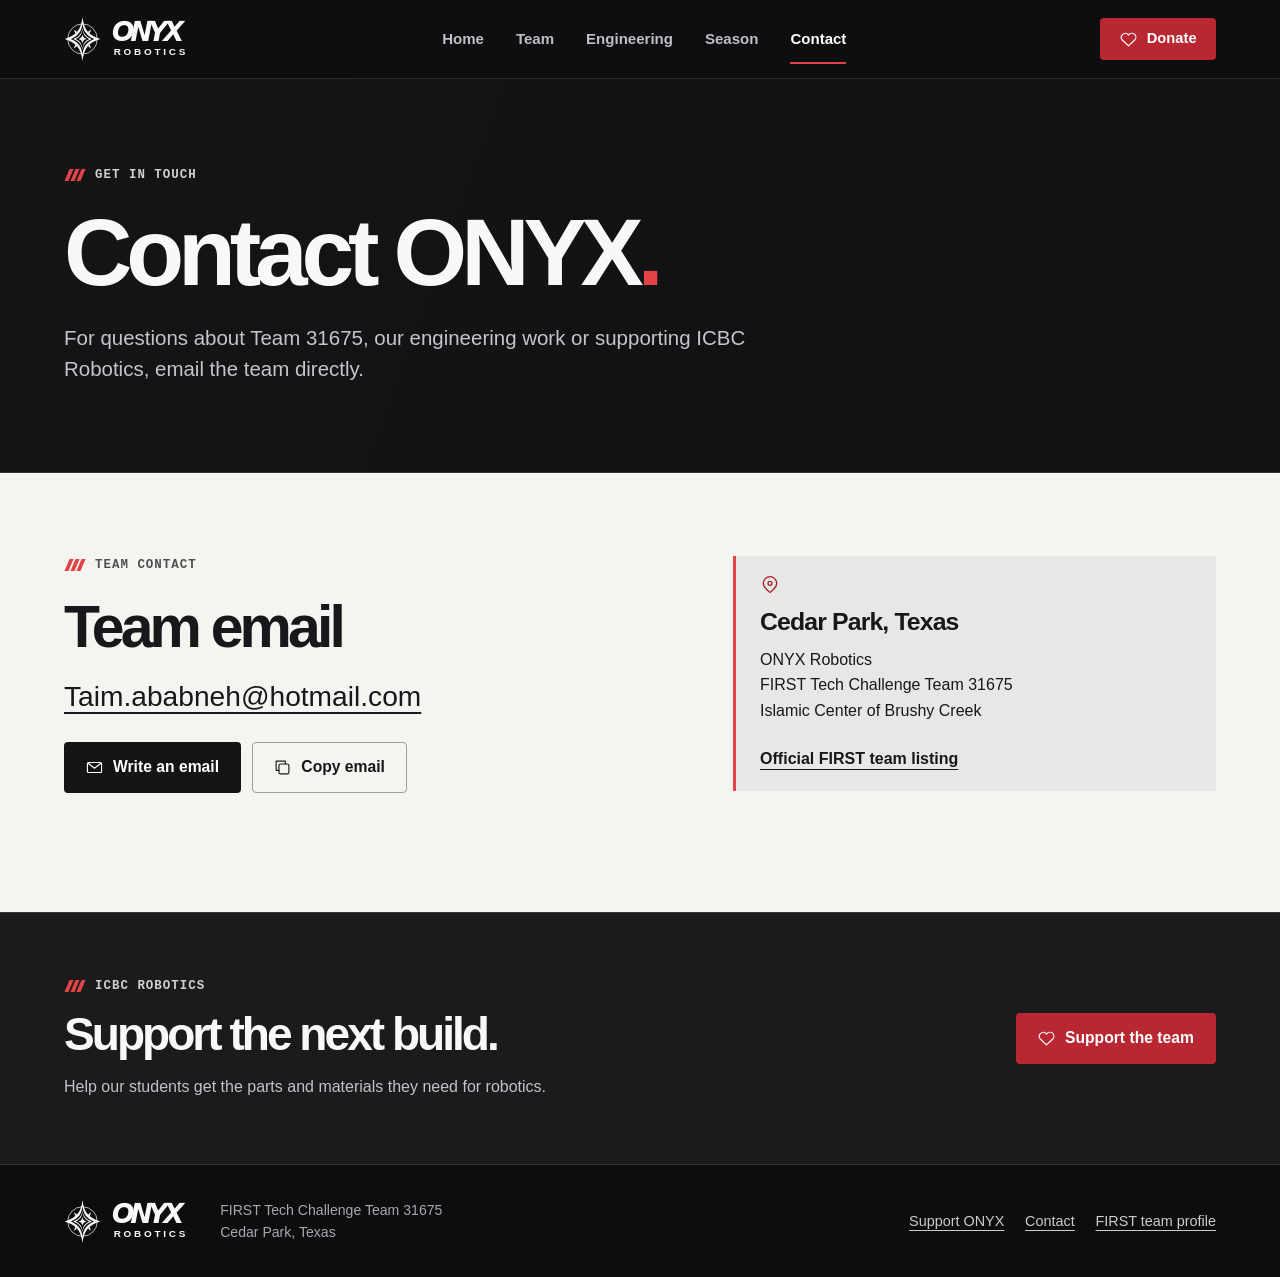
==== contact.html @ 7428c759 "Publish ONYX Robotics team website and season guide" ====
<!doctype html>
<html lang="en">
<head>
  <meta charset="utf-8">
  <meta name="viewport" content="width=device-width,initial-scale=1">
  <meta name="theme-color" content="#101113">
  <meta name="description" content="Contact FIRST Tech Challenge Team 31675 in Cedar Park, Texas, for team questions, engineering conversations or community support.">
  <meta property="og:title" content="Contact | ONYX Robotics">
  <meta property="og:description" content="Contact FIRST Tech Challenge Team 31675 in Cedar Park, Texas, for team questions, engineering conversations or community support.">
  <meta property="og:type" content="website">
  <title>Contact | ONYX Robotics</title>
  <link rel="icon" href="crest.svg" type="image/svg+xml">
  <link rel="stylesheet" href="site.css">
  <script defer src="site.js"></script>
</head>
<body class="page-contact">
<a class="skip" href="#main">Skip to content</a>
<header class="site-header"><div class="wrap nav-bar"><a class="brand" href="index.html" aria-label="Onyx Robotics home"><img src="crest.svg" alt="" width="39" height="46"><span>ONYX<small>ROBOTICS</small></span></a><nav id="navigation" aria-label="Main navigation"><a href="index.html">Home</a>
<a href="team.html">Team</a>
<a href="engineering.html">Engineering</a>
<a href="season.html">Season</a>
<a href="contact.html" aria-current="page">Contact</a></nav><div class="header-actions"><a class="btn red compact" href="https://www.zeffy.com/en-US/donation-form/donate-to-icbc-robotica"><svg class="ico" viewBox="0 0 24 24" fill="none" stroke="currentColor" stroke-width="1.6" stroke-linecap="round" stroke-linejoin="round" aria-hidden="true"><path d="M20.8 4.8a5.6 5.6 0 0 0-7.9 0l-.9.9-.9-.9a5.6 5.6 0 0 0-7.9 7.9L12 21l8.8-8.3a5.6 5.6 0 0 0 0-7.9z"/></svg><span>Donate</span></a><button class="menu-button" type="button" aria-label="Open navigation" aria-expanded="false" aria-controls="navigation"><svg class="ico" viewBox="0 0 24 24" fill="none" stroke="currentColor" stroke-width="1.6" stroke-linecap="round" stroke-linejoin="round" aria-hidden="true"><path d="M3 7h18M3 12h18M3 17h18"/></svg></button></div></div></header>
<main id="main"><section class="pagehead"><div class="wrap"><p class="eyebrow"><i class="slashes" aria-hidden="true"><b></b><b></b><b></b></i>GET IN TOUCH</p><h1>Contact ONYX<span class="red-period">.</span></h1><p class="intro">For questions about Team 31675, our engineering work or supporting ICBC Robotics, email the team directly.</p></div></section><section class="paper"><div class="wrap contact-layout"><div><p class="eyebrow"><i class="slashes" aria-hidden="true"><b></b><b></b><b></b></i>TEAM CONTACT</p><h2>Team email</h2><a class="email-address" href="mailto:Taim.ababneh@hotmail.com">Taim.ababneh@hotmail.com</a><div class="buttons"><a class="btn dark" href="mailto:Taim.ababneh@hotmail.com"><svg class="ico" viewBox="0 0 24 24" fill="none" stroke="currentColor" stroke-width="1.6" stroke-linecap="round" stroke-linejoin="round" aria-hidden="true"><rect x="2" y="5" width="20" height="14" rx="1.5"/><path d="m3 6 9 7 9-7"/></svg><span>Write an email</span></a><button type="button" class="btn pale copy-email" data-email="Taim.ababneh@hotmail.com" hidden><svg class="ico" viewBox="0 0 24 24" fill="none" stroke="currentColor" stroke-width="1.6" stroke-linecap="round" stroke-linejoin="round" aria-hidden="true"><rect x="7" y="7" width="14" height="14" rx="2"/><path d="M16 7V3H3v13h4"/></svg><span>Copy email</span></button></div><p role="status" class="copy-status" aria-live="polite"></p></div><aside class="contact-note"><svg class="ico" viewBox="0 0 24 24" fill="none" stroke="currentColor" stroke-width="1.6" stroke-linecap="round" stroke-linejoin="round" aria-hidden="true"><path d="M20 10c0 5-8 11-8 11S4 15 4 10a8 8 0 1 1 16 0z"/><circle cx="12" cy="10" r="2.4"/></svg><h3>Cedar Park, Texas</h3><p>ONYX Robotics<br>FIRST Tech Challenge Team 31675<br>Islamic Center of Brushy Creek</p><a class="text-link" href="https://ftc-events.firstinspires.org/2026/team/31675">Official FIRST team listing</a></aside></div></section><section class="support-strip"><div class="wrap support-line"><div><p class="eyebrow"><i class="slashes" aria-hidden="true"><b></b><b></b><b></b></i>ICBC ROBOTICS</p><h2>Support the next build.</h2><p>Help our students get the parts and materials they need for robotics.</p></div><a class="btn red" href="support.html"><svg class="ico" viewBox="0 0 24 24" fill="none" stroke="currentColor" stroke-width="1.6" stroke-linecap="round" stroke-linejoin="round" aria-hidden="true"><path d="M20.8 4.8a5.6 5.6 0 0 0-7.9 0l-.9.9-.9-.9a5.6 5.6 0 0 0-7.9 7.9L12 21l8.8-8.3a5.6 5.6 0 0 0 0-7.9z"/></svg><span>Support the team</span></a></div></section></main>
<footer><div class="wrap foot-main"><a class="brand" href="index.html" aria-label="Onyx Robotics home"><img src="crest.svg" alt="" width="39" height="46"><span>ONYX<small>ROBOTICS</small></span></a><p>FIRST Tech Challenge Team 31675<br>Cedar Park, Texas</p><div class="foot-links"><a href="support.html">Support ONYX</a><a href="contact.html">Contact</a><a href="https://ftc-events.firstinspires.org/team/31675">FIRST team profile</a></div></div></footer>
</body>
</html>
---- site.css ----
:root {
  color-scheme: dark;
  --ink: #101113;
  --paper: #f4f4f1;
  --red: #e34246;
  --red-button: #b92832;
  --muted: #b5b6b9;
  --thin: #343537;
  --mono: "IBM Plex Mono", "SFMono-Regular", Consolas, monospace;
  --body: "Inter", "Helvetica Neue", Arial, sans-serif;
  --display: "Archivo Black", "Arial Black", "Helvetica Neue", Arial, sans-serif;
}
* { box-sizing: border-box; }
[hidden] { display: none !important; }
body { margin: 0; background: var(--ink); color: #f8f8f6; font: 1rem/1.6 var(--body); -webkit-font-smoothing: antialiased; }
img { display: block; max-width: 100%; }
figure, p, dl, dd, h1, h2, h3 { margin: 0; }
a { color: inherit; }
button { font: inherit; color: inherit; cursor: pointer; }
a, button, summary { -webkit-tap-highlight-color: transparent; }
:focus-visible { outline: 3px solid #ef585b; outline-offset: 5px; }
::selection { background: #b82c34; color: white; }
.wrap { width: min(1312px, calc(100% - clamp(44px, 10vw, 164px))); margin-inline: auto; }
.skip { position: absolute; top: -5rem; left: 1rem; background: white; color: #111; z-index: 20; padding: .7rem 1.2rem; }
.skip:focus { top: .6rem; }
.ico { width: 20px; height: 20px; flex: none; }
.site-header { position: relative; z-index: 10; background: #0d0e10; border-bottom: 1px solid #2b2c2f; }
.nav-bar { display: flex; align-items: center; justify-content: space-between; gap: 1.25rem; min-height: 78px; }
.brand { display: inline-flex; align-items: center; gap: .66rem; text-decoration: none; }
.brand img { object-fit: contain; width: 37px; height: 45px; }
.brand > span { font-family: var(--display); font-weight: 1000; font-style: italic; letter-spacing: -.09em; font-size: 1.72rem; line-height: .92; }
.brand small { display: block; font: 700 .62rem/1.55 var(--body); letter-spacing: .28em; padding-left: .13rem; }
nav { align-self: stretch; display: flex; align-items: stretch; gap: clamp(1rem, 2.5vw, 2.8rem); }
nav a { position: relative; display: flex; align-items: center; color: #bfc0c3; font-size: .94rem; text-decoration: none; font-weight: 600; }
nav a::after { position: absolute; bottom: .9rem; left: 0; right: 0; height: 2px; content: ""; background: var(--red); transform: scaleX(0); transform-origin: left; transition: transform .2s ease; }
nav a:hover, nav a[aria-current] { color: #fff; }
nav a:hover::after, nav a[aria-current]::after { transform: scaleX(1); }
.btn { border: 1px solid transparent; border-radius: 4px; line-height: 1.2; display: inline-flex; justify-content: center; align-items: center; gap: .62rem; padding: .95rem 1.32rem; min-height: 47px; text-decoration: none; font-weight: 700; font-size: .98rem; transition: transform .18s ease, background-color .18s, border-color .18s, box-shadow .2s; }
.btn .ico { width: 17px; height: 17px; }
.btn:hover { transform: translateY(-2px); }
.btn:active { transform: translateY(0); }
.btn.red { background: var(--red-button); color: white; }
.btn.red:hover { background: #ce303c; box-shadow: 0 4px 17px #e03a402c; }
.btn.light { color: #111214; background: #f6f6f3; }
.btn.light:hover { background: white; box-shadow: 0 4px 18px #fff2; }
.btn.outline { color: white; border-color: #5a5b5e; background: transparent; }
.btn.outline:hover { background: #ffffff0e; border-color: #bbb; }
.btn.dark { background: #141517; color: white; }
.btn.dark:hover { background: #323436; }
.btn.pale { color: #161719; border-color: #9a9ca1; background: transparent; }
.btn.pale:hover { background: white; }
.btn.compact { min-height: 41px; padding: .68rem 1.15rem; font-size: .92rem; }
.header-actions, .buttons { display: flex; gap: .7rem; flex-wrap: wrap; align-items: center; }
.menu-button { display: none; align-items: center; justify-content: center; border: 1px solid #4a4b50; background: transparent; width: 42px; height: 41px; border-radius: 4px; }
h1, h2, h3 { line-height: 1.06; }
h1, h2 { font-family: var(--display); font-weight: 900; letter-spacing: -.065em; }
h2 { font-size: clamp(2.55rem, 4.6vw, 4.35rem); }
h3 { font-size: clamp(1.18rem, 2vw, 1.55rem); letter-spacing: -.035em; }
.eyebrow, .drawing-bar, .hero-art figcaption, .spec dt, .history-list article > span, .event small {
  font: 600 .78rem/1.45 var(--mono); letter-spacing: .08em; text-transform: uppercase;
}
.eyebrow { display: flex; align-items: center; flex-wrap: wrap; gap: .6rem; margin-bottom: 1.35rem; color: #d1d1d3; }
.slashes { display: inline-flex; align-items: center; gap: 2px; margin-inline: 3px .15rem; transform: skewX(-23deg); }
.slashes b { width: 4px; height: 12px; background: var(--red); }
.pip { color: #888b91; }
.red-period { color: var(--red); }
.hero { isolation: isolate; position: relative; overflow: hidden; background: #101113; }
.hero-back { position: absolute; inset: 0; z-index: -1; background: radial-gradient(ellipse at 78% 27%,#27282a57,transparent 56%),radial-gradient(ellipse at 14% 0%,#24252755,transparent 58%); }
.hero-grid { position: relative; display: grid; grid-template-columns: 1.02fr 1fr; align-items: center; min-height: clamp(470px, 38vw, 605px); padding-block: clamp(40px, 4.5vw, 75px); }
.hero-copy { position: relative; z-index: 1; padding-block: .8rem; }
.hero-copy h1 { font-weight: 1000; text-transform: uppercase; font-size: clamp(4.9rem, 6.95vw, 7.25rem); line-height: .89; letter-spacing: -.082em; }
.hero-copy h1 > span { display: block; }
.hero-copy h1 > span:first-child { font-size: 1.3em; margin-left: -.035em; }
.hero-copy h1 > span:nth-child(2) { margin-top: .07em; }
.hero-copy > p:not(.eyebrow) { margin-top: 1.55rem; max-width: 29rem; color: #c7c8ca; font-size: clamp(1rem,1.25vw,1.16rem); line-height: 1.5; }
.hero-copy .buttons, .support-hero .buttons { margin-top: 1.65rem; }
.hero-art { position: relative; width: 100%; max-width: 695px; justify-self: end; align-self: stretch; min-height: 340px; }
.hero-art > img { width: 100%; height: 100%; object-fit: contain; position: absolute; inset: 0; mask-image: linear-gradient(to right,transparent,black 12%,black 89%,transparent),linear-gradient(to bottom,transparent,black 10%,black 86%,transparent); mask-composite: intersect; }
.hero-art figcaption { position: absolute; right: 2%; bottom: 0; color: #a6a7aa; font-size: .68rem; display: flex; align-items: center; gap: .5rem; }
.hero-art figcaption b { width: 18px; height: 1px; background: var(--red); }
.hero-art figcaption span { color: #606267; }
.reg { position: absolute; width: 11px; height: 11px; opacity: .7; }
.reg::before, .reg::after { content:""; position: absolute; background: #7d7e81; }
.reg::before { top: 5px; width: 11px; height: 1px; }
.reg::after { left: 5px; width: 1px; height: 11px; }
.r1 { top: 4%; left: 5%; }.r2 { top: 4%; right: 3%; }
.specs { display: grid; grid-template-columns: repeat(3, 1fr); padding-block: 1.5rem 1.7rem; border-top: 1px solid var(--thin); }
.spec { display: flex; align-items: center; gap: .9rem; padding-left: clamp(18px,3vw,65px); border-left: 1px solid var(--thin); }
.spec:first-child { padding-left: 0; border: 0; }
.spec > .ico { width: 21px; height: 21px; color: var(--red); }
.spec dt { color: #aeb0b4; font-size: .72rem; }
.spec dd { font-size: 1.13rem; font-weight: 700; margin-top: .08rem; }
.paper { color-scheme: light; background: var(--paper); color: #17181b; }
.paper .eyebrow { color: #514e51; }
.paper .red-period { color: #c83038; }
.feature, .split-band, .contact-layout, .explorer { display: grid; grid-template-columns: 1fr 1fr; align-items: center; gap: clamp(2rem, 7vw, 8rem); }
.feature, .dark-section, .season-band, .engineering, .schedule, .paper > .split-band, .contact-layout { padding-block: clamp(3.5rem, 6.5vw, 7rem); }
.feature-copy p:not(.eyebrow), .engineering-intro > p:not(.eyebrow), .schedule > p:not(.eyebrow), .section-intro > p:not(.eyebrow), .split-band p:not(.eyebrow), .support-line p:not(.eyebrow) { margin-top: 1rem; max-width: 38rem; }
.feature-copy p:not(.eyebrow), .paper .brief p, .schedule > p:not(.eyebrow), .engineering-intro > p:not(.eyebrow) { color: #494d51; }
.feature-copy .btn, .split-band .btn { margin-top: 1.5rem; }
.drawing-card, .kit-card { background: #e7e8e5; overflow: hidden; border: 1px solid #c5c7c4; border-radius: 4px; }
.drawing-card { position: relative; background: linear-gradient(#51585f0d 1px, transparent 1px),linear-gradient(90deg,#51585f0d 1px, transparent 1px),#e7e8e5; background-size: 22px 22px; }
.drawing-bar, .drawing-card figcaption, .kit-card figcaption { display: flex; align-items:center; justify-content: space-between; gap: .8rem; }
.drawing-bar { padding: 1rem 1.15rem .45rem; color: #474c4f; font-size: .72rem; }
.drawing-bar span:first-child { font-weight: 700; }
.drawing-card img, .intake-art { width: 100%; height: auto; display: block; }
.drawing-card figcaption, .kit-card figcaption { border-top: 1px solid #c2c5c3; font: .77rem/1.4 var(--mono); color: #424649; padding: .68rem 1.1rem; }
.kit-card figcaption { background: #e9e9e6; }
.kit-card img { width:100%; height:auto; }
.intake-art { margin-block: 1rem; }
.season-band { border-bottom: 1px solid var(--thin); }
.dark-section, .season-band { background: #151618; }
.dark-section p:not(.eyebrow), .season-band p:not(.eyebrow), .support-line p:not(.eyebrow) { color: #c2c3c6; }
.split-band { align-items: start; }
.split-band > :last-child > p:first-child { margin-top: 0; }
.support-strip { background: #1b1b1e; border-top: 1px solid #363538; }
.support-line { display: flex; align-items: center; justify-content: space-between; gap: 2rem; padding-block: clamp(3rem,5vw,5.5rem); }
.support-line h2 { font-size: clamp(2.1rem,3.6vw,3.6rem); }
.support-line .eyebrow { margin-bottom: .9rem; }
footer { background: #0c0d0e; border-top: 1px solid var(--thin); }
.foot-main { display: flex; align-items: center; gap: 2rem; padding-block: 2.1rem; }
.foot-main p { color: #a6a8ac; font-size: .88rem; }
.foot-links { margin-left: auto; display: flex; flex-wrap: wrap; gap: 1.3rem; }
.foot-links a { font-size: .9rem; text-underline-offset: 4px; color: #ccc; }
.foot-links a:hover, .text-link:hover { color: var(--red); }
.pagehead { background: linear-gradient(110deg,#141517,#101113 75%); padding-block: clamp(3.2rem,6.8vw,7rem); border-bottom:1px solid var(--thin); }
.pagehead h1 { font-size: clamp(3.6rem,7.4vw,7rem); line-height: .99; }
.intro { max-width: 46rem; font-size: clamp(1.05rem,1.6vw,1.35rem); color: #c5c6c9; line-height: 1.5; margin-top: 1.5rem; }
.section-intro { max-width: 48rem; margin-bottom: 2rem; }
.history-list, .brief { display: grid; }
.history-list article { display: grid; grid-template-columns: minmax(100px,.42fr) .85fr 1.5fr; gap: 1.5rem; align-items: center; padding-block: 1.4rem; border-top: 1px solid #424347; }
.history-list article > span { color: #ea7b7e; }
.history-list article:last-child { border-bottom: 1px solid #424347; }
.text-link { display: inline-block; font-weight: 650; margin-top: 1.4rem; text-decoration-thickness: 1px; text-underline-offset: 5px; }
.brief article { padding: 1.35rem 0; border-top: 1px solid #55585b; }
.brief article:first-child { padding-top: 0; border-top: 0; }
.brief article:last-child { padding-bottom: 0; }
.brief article p { margin-top: .6rem !important; }
.engineering-intro { margin-bottom: 1.7rem; }
.explorer { grid-template-columns: minmax(0,1.37fr) minmax(0,.9fr); gap: clamp(1.5rem,4vw,5rem); }
.mechanism .part { transition: opacity .25s; }
.mechanism[data-selected="ramp"] .ramp polygon,.mechanism[data-selected="wheels"] .wheels polygon,.mechanism[data-selected="gate"] .gate polygon,.mechanism[data-selected="storage"] .storage polygon { stroke: #b72831; stroke-width: 2.2px; }
.part-list { border-bottom: 1px solid #b4b6b6; }
.part-list details { border-top: 1px solid #b4b6b6; }
.part-list summary { list-style: none; cursor: pointer; display: flex; align-items: center; justify-content: space-between; padding: .8rem .35rem; font-weight: 750; font-size: 1.12rem; }
.part-list summary::-webkit-details-marker { display:none; }
.part-list summary::after { content:"+"; font: 1.35rem var(--mono); }
.part-list details[open] summary::after { content:"−"; color:#b3232d; }
.part-list details[open] summary { color: #a51d25; }
.part-list p { color:#494d51; padding:0 .4rem 1rem; }
.event-list { margin-top: 2rem; border-top:1px solid #acaead; }
.event { display:flex; align-items:center; gap:clamp(1.2rem,3vw,3rem); padding:1.25rem .5rem 1.25rem 0; border-bottom:1px solid #b6b8b6; text-decoration:none; transition:background-color .2s; }
.event:hover { background:#e7e8e5; }
.event time { display:grid; min-width:63px; text-align:center; border-right:1px solid #b6b8b6; padding-right:.9rem; }
.event time span { font:700 .8rem var(--mono); letter-spacing:.07em; color:#a8262c; }
.event time strong { font:900 2.2rem/1.1 var(--display); letter-spacing:-.08em; }
.event small { color:#555b60; }
.event p { color:#4c5053; margin-top:.25rem; }
.event-link { margin-left:auto; font-weight:600; font-size:.93rem; text-decoration:underline; text-underline-offset:4px; }
.phase-grid { display:grid; grid-template-columns:1fr 1fr; gap:2rem; }
.phase-grid article { padding-top:1.25rem; border-top:1px solid #4a4c4f; }
.phase-grid strong { font:800 clamp(2.7rem,5vw,4.7rem)/1.15 var(--mono); color:#f0f0ec; letter-spacing:-.08em; }
.phase-grid h3 { margin-block:.75rem .5rem; }
.contact-layout { align-items:start; grid-template-columns:1.2fr 1fr; }
.email-address { display:inline-block; margin:1rem 0 1.4rem; font-size:clamp(1.15rem,2.2vw,2rem); text-underline-offset:6px; overflow-wrap:anywhere; }
.copy-status { min-height:1.5em; margin-top:.75rem; color:#3e4744; }
.contact-note { border-left:3px solid var(--red); padding:1.2rem 1.5rem; background:#e7e8e5; }
.contact-note .ico { color:#a91f2b; margin-bottom:.4rem; }
.contact-note p { margin-top:.7rem; }
@media (min-width:1500px) { .hero-grid { min-height:610px; } }
@media (max-width:880px) {
  .wrap { width:calc(100% - 52px); }
  .nav-bar { gap:1rem; } nav { gap:1.05rem; }
  .hero-copy h1 { font-size:clamp(4rem,7vw,5.1rem); }
  .hero-art { min-height:280px; }
  .feature,.contact-layout { gap:2.1rem; }
}
@media (max-width:720px) {
  .wrap { width:calc(100% - 36px); }
  .nav-bar { min-height:65px; flex-wrap:wrap; padding-block:.62rem; }
  .brand img { width:32px; height:38px; } .brand > span { font-size:1.5rem; }
  .brand small { font-size:.57rem; } .header-actions { gap:.45rem; }
  .menu-button { display:inline-flex; }
  .nav-bar nav { display:flex; order:3; width:100%; justify-content:space-between; padding:.4rem 0; overflow-x:auto; gap:1rem; }
  .js .nav-bar nav { display:none; }
  .js .nav-bar nav.is-open { display:flex; }
  nav a { font-size:.91rem; padding:.3rem 0; }
  nav a::after { bottom:0; }
  .hero-grid { grid-template-columns:1fr; min-height:0; padding-top:2.1rem; padding-bottom:1.1rem; }
  .hero-copy { padding:0; }
  .hero-copy h1 { font-size:clamp(3.9rem,11.9vw,5.8rem); }
  .hero-copy > p:not(.eyebrow) { margin-top:1.1rem; max-width:35rem; }
  .hero-copy .buttons { margin-top:1.15rem; }
  .hero-art { width:min(100%,500px); justify-self:center; min-height:0; height:clamp(205px,52vw,300px); margin-top:.7rem; }
  .hero-art figcaption { font-size:.62rem; }
  .eyebrow { margin-bottom:1.05rem; font-size:.73rem; }
  .specs { padding-block:1rem; } .spec { gap:.4rem; padding-left:.66rem; }
  .spec .ico { display:none; } .spec dt { font-size:.64rem; letter-spacing:.035em; } .spec dd { font-size:.89rem; }
  .feature,.split-band,.contact-layout,.explorer { grid-template-columns:1fr; gap:1.8rem; }
  .feature-copy br { display:none; }
  .feature,.dark-section,.season-band,.engineering,.schedule,.paper > .split-band,.contact-layout { padding-block:3.4rem; }
  .support-line,.foot-main { align-items:flex-start; flex-wrap:wrap; gap:1.3rem; }
  .foot-links { margin:0; width:100%; }
  .history-list article { grid-template-columns:1fr; gap:.41rem; }
  .event-link { display:none; }
  .phase-grid { gap:1.1rem; }
  .btn { padding:.83rem 1rem; }
  .pagehead { padding-block:3.6rem; }
}
@media (max-width:365px) {
  .wrap { width:calc(100% - 28px); } .btn { font-size:.9rem; } nav { gap:.4rem !important; }
  nav a { font-size:.84rem; } .spec dd { font-size:.8rem; } .spec dt { font-size:.6rem; } .phase-grid { grid-template-columns:1fr; }
}
@keyframes enter { from { opacity:0; transform:translateY(12px); } to { opacity:1; transform:none; } }
@media (prefers-reduced-motion:no-preference) {
  .hero-copy, .pagehead .wrap { animation:enter .5s ease-out both; }
  .hero-art { animation:enter .7s .08s ease-out both; }
}
@media (prefers-reduced-motion:reduce) {
  *, *::before, *::after { animation-duration:.001ms !important; transition-duration:.001ms !important; scroll-behavior:auto !important; }
}
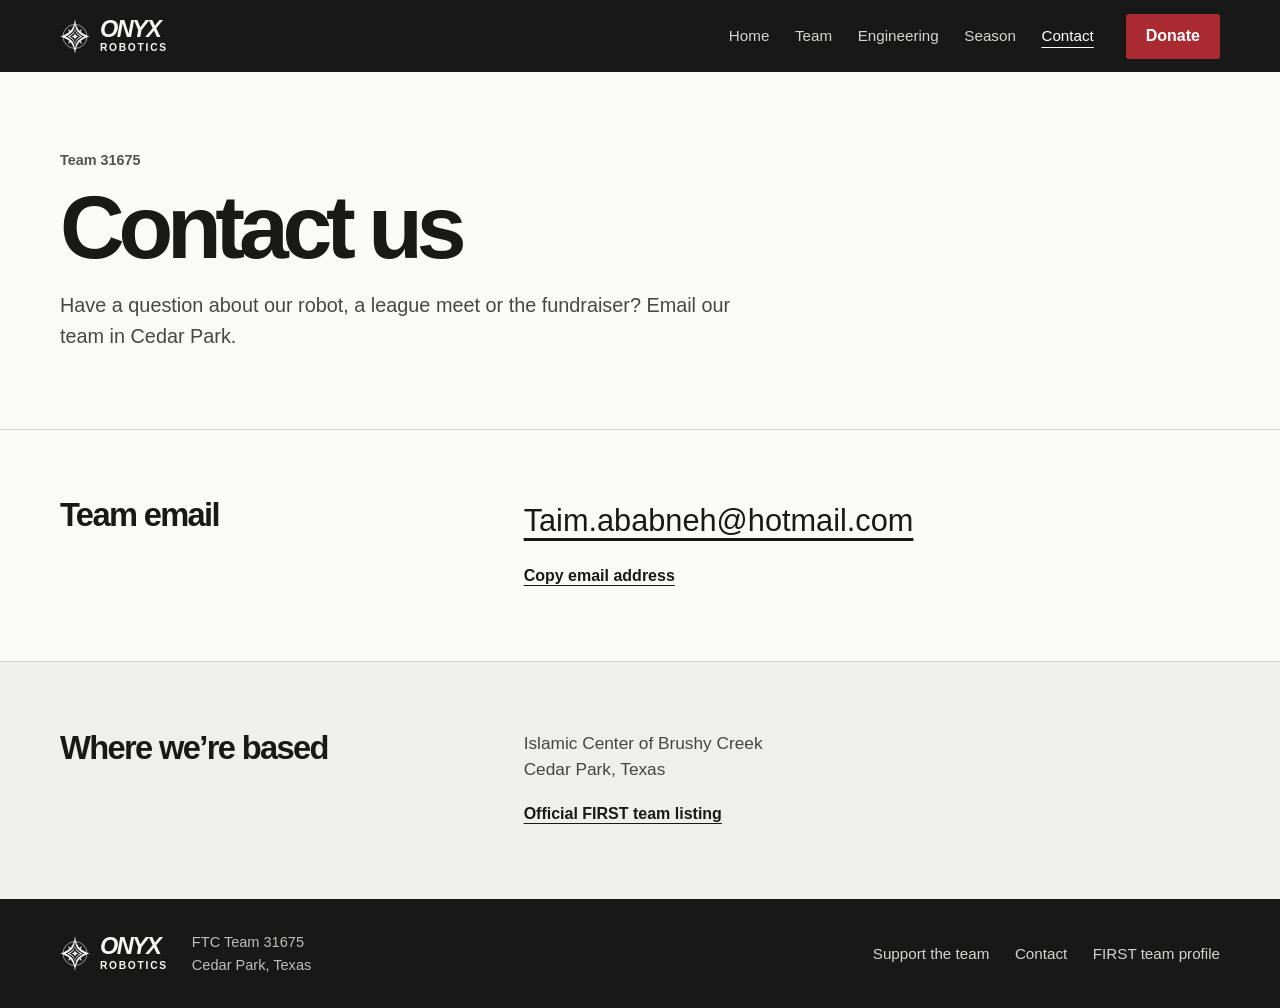
==== commit 894f0b9f: "Remove the intake illustration and simplify the team site" ====
--- a/contact.html
+++ b/contact.html
@@ -3,25 +3,55 @@
 <head>
   <meta charset="utf-8">
   <meta name="viewport" content="width=device-width,initial-scale=1">
-  <meta name="theme-color" content="#101113">
-  <meta name="description" content="Contact FIRST Tech Challenge Team 31675 in Cedar Park, Texas, for team questions, engineering conversations or community support.">
+  <meta name="theme-color" content="#171717">
+  <meta name="description" content="Contact ONYX Robotics, FIRST Tech Challenge Team 31675 in Cedar Park, Texas.">
   <meta property="og:title" content="Contact | ONYX Robotics">
-  <meta property="og:description" content="Contact FIRST Tech Challenge Team 31675 in Cedar Park, Texas, for team questions, engineering conversations or community support.">
+  <meta property="og:description" content="Contact ONYX Robotics, FIRST Tech Challenge Team 31675 in Cedar Park, Texas.">
   <meta property="og:type" content="website">
   <title>Contact | ONYX Robotics</title>
   <link rel="icon" href="crest.svg" type="image/svg+xml">
-  <link rel="stylesheet" href="site.css">
-  <script defer src="site.js"></script>
+  <link rel="stylesheet" href="site.css?v=2">
+  <script defer src="site.js?v=2"></script>
 </head>
-<body class="page-contact">
+<body>
 <a class="skip" href="#main">Skip to content</a>
-<header class="site-header"><div class="wrap nav-bar"><a class="brand" href="index.html" aria-label="Onyx Robotics home"><img src="crest.svg" alt="" width="39" height="46"><span>ONYX<small>ROBOTICS</small></span></a><nav id="navigation" aria-label="Main navigation"><a href="index.html">Home</a>
-<a href="team.html">Team</a>
-<a href="engineering.html">Engineering</a>
-<a href="season.html">Season</a>
-<a href="contact.html" aria-current="page">Contact</a></nav><div class="header-actions"><a class="btn red compact" href="https://www.zeffy.com/en-US/donation-form/donate-to-icbc-robotica"><svg class="ico" viewBox="0 0 24 24" fill="none" stroke="currentColor" stroke-width="1.6" stroke-linecap="round" stroke-linejoin="round" aria-hidden="true"><path d="M20.8 4.8a5.6 5.6 0 0 0-7.9 0l-.9.9-.9-.9a5.6 5.6 0 0 0-7.9 7.9L12 21l8.8-8.3a5.6 5.6 0 0 0 0-7.9z"/></svg><span>Donate</span></a><button class="menu-button" type="button" aria-label="Open navigation" aria-expanded="false" aria-controls="navigation"><svg class="ico" viewBox="0 0 24 24" fill="none" stroke="currentColor" stroke-width="1.6" stroke-linecap="round" stroke-linejoin="round" aria-hidden="true"><path d="M3 7h18M3 12h18M3 17h18"/></svg></button></div></div></header>
-<main id="main"><section class="pagehead"><div class="wrap"><p class="eyebrow"><i class="slashes" aria-hidden="true"><b></b><b></b><b></b></i>GET IN TOUCH</p><h1>Contact ONYX<span class="red-period">.</span></h1><p class="intro">For questions about Team 31675, our engineering work or supporting ICBC Robotics, email the team directly.</p></div></section><section class="paper"><div class="wrap contact-layout"><div><p class="eyebrow"><i class="slashes" aria-hidden="true"><b></b><b></b><b></b></i>TEAM CONTACT</p><h2>Team email</h2><a class="email-address" href="mailto:Taim.ababneh@hotmail.com">Taim.ababneh@hotmail.com</a><div class="buttons"><a class="btn dark" href="mailto:Taim.ababneh@hotmail.com"><svg class="ico" viewBox="0 0 24 24" fill="none" stroke="currentColor" stroke-width="1.6" stroke-linecap="round" stroke-linejoin="round" aria-hidden="true"><rect x="2" y="5" width="20" height="14" rx="1.5"/><path d="m3 6 9 7 9-7"/></svg><span>Write an email</span></a><button type="button" class="btn pale copy-email" data-email="Taim.ababneh@hotmail.com" hidden><svg class="ico" viewBox="0 0 24 24" fill="none" stroke="currentColor" stroke-width="1.6" stroke-linecap="round" stroke-linejoin="round" aria-hidden="true"><rect x="7" y="7" width="14" height="14" rx="2"/><path d="M16 7V3H3v13h4"/></svg><span>Copy email</span></button></div><p role="status" class="copy-status" aria-live="polite"></p></div><aside class="contact-note"><svg class="ico" viewBox="0 0 24 24" fill="none" stroke="currentColor" stroke-width="1.6" stroke-linecap="round" stroke-linejoin="round" aria-hidden="true"><path d="M20 10c0 5-8 11-8 11S4 15 4 10a8 8 0 1 1 16 0z"/><circle cx="12" cy="10" r="2.4"/></svg><h3>Cedar Park, Texas</h3><p>ONYX Robotics<br>FIRST Tech Challenge Team 31675<br>Islamic Center of Brushy Creek</p><a class="text-link" href="https://ftc-events.firstinspires.org/2026/team/31675">Official FIRST team listing</a></aside></div></section><section class="support-strip"><div class="wrap support-line"><div><p class="eyebrow"><i class="slashes" aria-hidden="true"><b></b><b></b><b></b></i>ICBC ROBOTICS</p><h2>Support the next build.</h2><p>Help our students get the parts and materials they need for robotics.</p></div><a class="btn red" href="support.html"><svg class="ico" viewBox="0 0 24 24" fill="none" stroke="currentColor" stroke-width="1.6" stroke-linecap="round" stroke-linejoin="round" aria-hidden="true"><path d="M20.8 4.8a5.6 5.6 0 0 0-7.9 0l-.9.9-.9-.9a5.6 5.6 0 0 0-7.9 7.9L12 21l8.8-8.3a5.6 5.6 0 0 0 0-7.9z"/></svg><span>Support the team</span></a></div></section></main>
-<footer><div class="wrap foot-main"><a class="brand" href="index.html" aria-label="Onyx Robotics home"><img src="crest.svg" alt="" width="39" height="46"><span>ONYX<small>ROBOTICS</small></span></a><p>FIRST Tech Challenge Team 31675<br>Cedar Park, Texas</p><div class="foot-links"><a href="support.html">Support ONYX</a><a href="contact.html">Contact</a><a href="https://ftc-events.firstinspires.org/team/31675">FIRST team profile</a></div></div></footer>
+<header class="site-header">
+  <div class="wrap nav-bar">
+    <a class="brand" href="index.html" aria-label="ONYX Robotics home"><img src="crest.svg" alt="" width="36" height="42"><span>ONYX <small>Robotics</small></span></a>
+    <nav id="navigation" aria-label="Main navigation">
+      <a href="index.html">Home</a>
+      <a href="team.html">Team</a>
+      <a href="engineering.html">Engineering</a>
+      <a href="season.html">Season</a>
+      <a href="contact.html" aria-current="page">Contact</a>
+    </nav>
+    <div class="header-actions">
+      <a class="btn donate" href="https://www.zeffy.com/en-US/donation-form/donate-to-icbc-robotica">Donate</a>
+      <button class="menu-button" type="button" aria-label="Open navigation" aria-expanded="false" aria-controls="navigation"><span aria-hidden="true"></span><span aria-hidden="true"></span></button>
+    </div>
+  </div>
+</header>
+<main id="main">
+<header class="page-title wrap">
+  <p class="kicker">Team 31675</p>
+  <h1>Contact us</h1>
+  <p class="lede">Have a question about our robot, a league meet or the fundraiser? Email our team in Cedar Park.</p>
+</header>
+<section class="section-line"><div class="wrap article-layout">
+  <h2>Team email</h2>
+  <div class="reading">
+    <a class="email-address" href="mailto:Taim.ababneh@hotmail.com">Taim.ababneh@hotmail.com</a>
+    <button class="copy-email" type="button" data-email="Taim.ababneh@hotmail.com" hidden>Copy email address</button>
+    <p class="copy-status" role="status"></p>
+  </div>
+</div></section>
+<section class="tinted"><div class="wrap article-layout">
+  <h2>Where we’re based</h2><div class="reading"><p>Islamic Center of Brushy Creek<br>Cedar Park, Texas</p><a class="text-link" href="https://ftc-events.firstinspires.org/2026/team/31675">Official FIRST team listing</a></div>
+</div></section>
+</main>
+<footer><div class="wrap foot">
+  <div class="foot-team"><a class="brand" href="index.html" aria-label="ONYX Robotics home"><img src="crest.svg" alt="" width="36" height="42"><span>ONYX <small>Robotics</small></span></a><p>FTC Team 31675<br>Cedar Park, Texas</p></div>
+  <nav aria-label="Footer"><a href="support.html">Support the team</a><a href="contact.html">Contact</a><a href="https://ftc-events.firstinspires.org/team/31675">FIRST team profile</a></nav>
+</div></footer>
 </body>
 </html>
-
--- a/site.css
+++ b/site.css
@@ -1,221 +1,116 @@
 :root {
-  color-scheme: dark;
-  --ink: #101113;
-  --paper: #f4f4f1;
-  --red: #e34246;
-  --red-button: #b92832;
-  --muted: #b5b6b9;
-  --thin: #343537;
-  --mono: "IBM Plex Mono", "SFMono-Regular", Consolas, monospace;
+  --paper: #fafaf7;
+  --ink: #191918;
+  --subtle: #535351;
+  --line: #d3d3cd;
+  --red: #a92a30;
+  --display: "Archivo Black", "Arial Black", "Helvetica Neue", Arial, sans-serif;
   --body: "Inter", "Helvetica Neue", Arial, sans-serif;
-  --display: "Archivo Black", "Arial Black", "Helvetica Neue", Arial, sans-serif;
 }
 * { box-sizing: border-box; }
+body { margin: 0; background: var(--paper); color: var(--ink); font: 1rem/1.55 var(--body); -webkit-font-smoothing: antialiased; }
 [hidden] { display: none !important; }
-body { margin: 0; background: var(--ink); color: #f8f8f6; font: 1rem/1.6 var(--body); -webkit-font-smoothing: antialiased; }
 img { display: block; max-width: 100%; }
-figure, p, dl, dd, h1, h2, h3 { margin: 0; }
-a { color: inherit; }
-button { font: inherit; color: inherit; cursor: pointer; }
-a, button, summary { -webkit-tap-highlight-color: transparent; }
-:focus-visible { outline: 3px solid #ef585b; outline-offset: 5px; }
-::selection { background: #b82c34; color: white; }
-.wrap { width: min(1312px, calc(100% - clamp(44px, 10vw, 164px))); margin-inline: auto; }
-.skip { position: absolute; top: -5rem; left: 1rem; background: white; color: #111; z-index: 20; padding: .7rem 1.2rem; }
-.skip:focus { top: .6rem; }
-.ico { width: 20px; height: 20px; flex: none; }
-.site-header { position: relative; z-index: 10; background: #0d0e10; border-bottom: 1px solid #2b2c2f; }
-.nav-bar { display: flex; align-items: center; justify-content: space-between; gap: 1.25rem; min-height: 78px; }
-.brand { display: inline-flex; align-items: center; gap: .66rem; text-decoration: none; }
-.brand img { object-fit: contain; width: 37px; height: 45px; }
-.brand > span { font-family: var(--display); font-weight: 1000; font-style: italic; letter-spacing: -.09em; font-size: 1.72rem; line-height: .92; }
-.brand small { display: block; font: 700 .62rem/1.55 var(--body); letter-spacing: .28em; padding-left: .13rem; }
-nav { align-self: stretch; display: flex; align-items: stretch; gap: clamp(1rem, 2.5vw, 2.8rem); }
-nav a { position: relative; display: flex; align-items: center; color: #bfc0c3; font-size: .94rem; text-decoration: none; font-weight: 600; }
-nav a::after { position: absolute; bottom: .9rem; left: 0; right: 0; height: 2px; content: ""; background: var(--red); transform: scaleX(0); transform-origin: left; transition: transform .2s ease; }
-nav a:hover, nav a[aria-current] { color: #fff; }
-nav a:hover::after, nav a[aria-current]::after { transform: scaleX(1); }
-.btn { border: 1px solid transparent; border-radius: 4px; line-height: 1.2; display: inline-flex; justify-content: center; align-items: center; gap: .62rem; padding: .95rem 1.32rem; min-height: 47px; text-decoration: none; font-weight: 700; font-size: .98rem; transition: transform .18s ease, background-color .18s, border-color .18s, box-shadow .2s; }
-.btn .ico { width: 17px; height: 17px; }
-.btn:hover { transform: translateY(-2px); }
-.btn:active { transform: translateY(0); }
-.btn.red { background: var(--red-button); color: white; }
-.btn.red:hover { background: #ce303c; box-shadow: 0 4px 17px #e03a402c; }
-.btn.light { color: #111214; background: #f6f6f3; }
-.btn.light:hover { background: white; box-shadow: 0 4px 18px #fff2; }
-.btn.outline { color: white; border-color: #5a5b5e; background: transparent; }
-.btn.outline:hover { background: #ffffff0e; border-color: #bbb; }
-.btn.dark { background: #141517; color: white; }
-.btn.dark:hover { background: #323436; }
-.btn.pale { color: #161719; border-color: #9a9ca1; background: transparent; }
-.btn.pale:hover { background: white; }
-.btn.compact { min-height: 41px; padding: .68rem 1.15rem; font-size: .92rem; }
-.header-actions, .buttons { display: flex; gap: .7rem; flex-wrap: wrap; align-items: center; }
-.menu-button { display: none; align-items: center; justify-content: center; border: 1px solid #4a4b50; background: transparent; width: 42px; height: 41px; border-radius: 4px; }
-h1, h2, h3 { line-height: 1.06; }
-h1, h2 { font-family: var(--display); font-weight: 900; letter-spacing: -.065em; }
-h2 { font-size: clamp(2.55rem, 4.6vw, 4.35rem); }
-h3 { font-size: clamp(1.18rem, 2vw, 1.55rem); letter-spacing: -.035em; }
-.eyebrow, .drawing-bar, .hero-art figcaption, .spec dt, .history-list article > span, .event small {
-  font: 600 .78rem/1.45 var(--mono); letter-spacing: .08em; text-transform: uppercase;
+h1, h2, p, dl, dd, ul { margin: 0; }
+a, button { color: inherit; font: inherit; }
+button { cursor: pointer; }
+a { text-underline-offset: .22em; }
+:focus-visible { outline: 3px solid #cf4148; outline-offset: 4px; }
+::selection { background: #b73a40; color: white; }
+.wrap { width: min(1160px, calc(100% - clamp(40px, 9vw, 136px))); margin-inline: auto; }
+.skip { position: absolute; z-index: 8; top: 0; left: 1rem; padding: .75rem 1rem; transform: translateY(-130%); background: white; }
+.skip:focus { transform: none; }
+.site-header, footer { color: #f7f7f4; background: #181818; }
+.nav-bar { display: flex; align-items: center; gap: 2rem; min-height: 72px; }
+.brand { display: inline-flex; align-items: center; gap: .62rem; text-decoration: none; }
+.brand img { width: 30px; height: 35px; }
+.brand > span { font: italic 900 1.47rem/.93 var(--display); letter-spacing: -.065em; }
+.brand small { display: block; margin-top: .18rem; font: 600 .64rem/1 var(--body); text-transform: uppercase; letter-spacing: .17em; }
+#navigation, .foot nav { display: flex; align-items: center; flex-wrap: wrap; gap: clamp(.55rem, 2vw, 1.8rem); }
+#navigation { margin-left: auto; }
+#navigation a, .foot nav a { display: inline-flex; align-items: center; min-height: 44px; text-decoration: none; font-size: .95rem; color: #d4d4d1; }
+#navigation a:hover, #navigation a[aria-current], .foot nav a:hover { color: white; text-decoration: underline; text-underline-offset: .38rem; }
+.header-actions { display: flex; align-items: center; gap: .6rem; }
+.btn { display: inline-flex; align-items: center; justify-content: center; min-height: 45px; padding: .62rem 1.25rem; border-radius: 3px; text-decoration: none; font-weight: 650; }
+.btn.primary { background: #1c1c1b; color: white; }
+.btn.primary:hover { background: #363634; }
+.btn.donate { background: var(--red); color: white; }
+.btn.donate:hover { background: #c2343d; }
+.menu-button { display: none; width: 44px; height: 44px; align-items: center; justify-content: center; flex-direction: column; gap: 5px; border: 1px solid #696966; background: transparent; border-radius: 3px; }
+.menu-button span { display: block; height: 2px; width: 17px; background: white; }
+.home-hero { display: grid; grid-template-columns: .95fr 1.12fr; gap: clamp(2rem, 6vw, 6.5rem); align-items: center; padding-block: clamp(2.7rem, 5.8vw, 5.7rem); }
+.kicker { font-size: .9rem; font-weight: 650; color: var(--subtle); }
+.team-number { display: flex; align-items: center; flex-wrap: wrap; gap: .64rem; }
+.team-number span { padding-left: .64rem; border-left: 1px solid #939390; }
+.home-copy h1 { margin-block: 1.12rem 1.4rem; }
+.onyx-type, .robotics-type { display: block; }
+.onyx-type { font: italic 900 clamp(4.9rem, 9.1vw, 8.3rem)/.86 var(--display); letter-spacing: -.08em; margin-left: -.055em; }
+.robotics-type { font-size: clamp(3.2rem, 5.8vw, 5.1rem); font-weight: 600; line-height: 1; letter-spacing: -.07em; }
+.lede { max-width: 44rem; color: #474745; font-size: clamp(1.08rem, 1.55vw, 1.32rem); line-height: 1.55; }
+.home-copy .lede { max-width: 30rem; }
+.home-copy .btn { margin-top: 1.55rem; }
+.jersey { width: 100%; height: auto; }
+.home-notes, .section-line { border-top: 1px solid var(--line); }
+.note-pair { display: grid; grid-template-columns: 1fr 1fr; padding-block: clamp(2.5rem, 5vw, 4.8rem); }
+.note-pair article { padding-right: clamp(2rem, 6vw, 6rem); }
+.note-pair article + article { padding-right: 0; padding-left: clamp(2rem, 6vw, 6rem); border-left: 1px solid var(--line); }
+h2 { font-size: clamp(1.65rem, 2.55vw, 2.45rem); line-height: 1.12; font-weight: 650; letter-spacing: -.05em; }
+.note-pair h2 { margin-block: .5rem .8rem; }
+.note-pair article > p:not(.kicker) { color: var(--subtle); max-width: 31rem; }
+.text-link, .copy-email { display: inline-block; margin-top: .95rem; padding-block: .25rem; font-weight: 650; text-decoration: underline; text-decoration-thickness: 1px; text-underline-offset: .28em; }
+.text-link:hover, .email-address:hover, .copy-email:hover { color: var(--red); }
+.page-title { padding-block: clamp(3rem, 6vw, 6rem); }
+.page-title h1 { font-size: clamp(3.25rem, 7vw, 6.3rem); line-height: 1.04; letter-spacing: -.07em; margin-block: .62rem 1rem; font-weight: 720; }
+.article-layout { display: grid; grid-template-columns: minmax(0, .75fr) minmax(0, 1.35fr); align-items: start; gap: clamp(2rem, 6vw, 6.5rem); padding-block: clamp(2.65rem, 5.3vw, 5rem); }
+.tinted { border-top: 1px solid var(--line); background: #efefeb; }
+.reading { max-width: 45rem; }
+.reading > p, .section-sub { font-size: 1.08rem; color: #454542; }
+.reading > p + p { margin-top: 1rem; }
+.reading .btn, .parts { margin-top: 1.5rem; }
+.section-sub { margin-top: .6rem; }
+.parts > div { padding-block: 1rem; border-top: 1px solid var(--line); }
+.parts > div:last-child { border-bottom: 1px solid var(--line); }
+.parts dt, .event-name strong { font-weight: 680; font-size: 1.12rem; }
+.parts dd, .event-name > span { color: var(--subtle); margin-top: .25rem; }
+.events { padding: 0; list-style: none; border-top: 1px solid var(--line); }
+.events a { display: grid; grid-template-columns: 6rem 1fr; align-items: center; gap: 1.1rem; border-bottom: 1px solid var(--line); padding: .9rem .3rem; text-decoration: none; }
+.events a:hover .event-name strong { text-decoration: underline; text-underline-offset: .25em; }
+.events time, .event-name { display: grid; }
+.events time span { font-size: .86rem; color: var(--subtle); }
+.events time strong { font-size: 1.85rem; line-height: 1.15; letter-spacing: -.065em; }
+.email-address { display: block; width: fit-content; overflow-wrap: anywhere; font-size: clamp(1.15rem, 2.4vw, 2rem); }
+.copy-email { border: 0; background: transparent; padding-inline: 0; }
+.copy-status:empty { display: none; }
+.reading .copy-status { margin-top: .45rem; font-size: .95rem; }
+.foot { display: flex; align-items: center; justify-content: space-between; gap: 2rem; padding-block: 2rem; }
+.foot-team { display: flex; align-items: center; gap: 1.5rem; }
+.foot-team p { color: #bebebb; font-size: .91rem; }
+@media (max-width: 760px) {
+  .nav-bar { min-height: 65px; gap: .75rem; flex-wrap: wrap; padding-block: .55rem; }
+  .header-actions { margin-left: auto; }
+  #navigation { width: 100%; margin: 0; order: 3; gap: .3rem 1.1rem; }
+  .js .menu-button { display: flex; }
+  .js #navigation { display: none; }
+  .js #navigation.is-open { display: flex; }
+  .home-hero { grid-template-columns: 1fr; gap: 1.8rem; }
+  .home-copy h1 { margin-block: 1rem; }
+  .home-copy .btn { margin-top: 1.25rem; }
+  .jersey { max-width: 33rem; }
+  .article-layout { grid-template-columns: 1fr; gap: 1.3rem; }
+  .foot, .foot-team { flex-wrap: wrap; }
+  .foot { gap: 1rem; }
 }
-.eyebrow { display: flex; align-items: center; flex-wrap: wrap; gap: .6rem; margin-bottom: 1.35rem; color: #d1d1d3; }
-.slashes { display: inline-flex; align-items: center; gap: 2px; margin-inline: 3px .15rem; transform: skewX(-23deg); }
-.slashes b { width: 4px; height: 12px; background: var(--red); }
-.pip { color: #888b91; }
-.red-period { color: var(--red); }
-.hero { isolation: isolate; position: relative; overflow: hidden; background: #101113; }
-.hero-back { position: absolute; inset: 0; z-index: -1; background: radial-gradient(ellipse at 78% 27%,#27282a57,transparent 56%),radial-gradient(ellipse at 14% 0%,#24252755,transparent 58%); }
-.hero-grid { position: relative; display: grid; grid-template-columns: 1.02fr 1fr; align-items: center; min-height: clamp(470px, 38vw, 605px); padding-block: clamp(40px, 4.5vw, 75px); }
-.hero-copy { position: relative; z-index: 1; padding-block: .8rem; }
-.hero-copy h1 { font-weight: 1000; text-transform: uppercase; font-size: clamp(4.9rem, 6.95vw, 7.25rem); line-height: .89; letter-spacing: -.082em; }
-.hero-copy h1 > span { display: block; }
-.hero-copy h1 > span:first-child { font-size: 1.3em; margin-left: -.035em; }
-.hero-copy h1 > span:nth-child(2) { margin-top: .07em; }
-.hero-copy > p:not(.eyebrow) { margin-top: 1.55rem; max-width: 29rem; color: #c7c8ca; font-size: clamp(1rem,1.25vw,1.16rem); line-height: 1.5; }
-.hero-copy .buttons, .support-hero .buttons { margin-top: 1.65rem; }
-.hero-art { position: relative; width: 100%; max-width: 695px; justify-self: end; align-self: stretch; min-height: 340px; }
-.hero-art > img { width: 100%; height: 100%; object-fit: contain; position: absolute; inset: 0; mask-image: linear-gradient(to right,transparent,black 12%,black 89%,transparent),linear-gradient(to bottom,transparent,black 10%,black 86%,transparent); mask-composite: intersect; }
-.hero-art figcaption { position: absolute; right: 2%; bottom: 0; color: #a6a7aa; font-size: .68rem; display: flex; align-items: center; gap: .5rem; }
-.hero-art figcaption b { width: 18px; height: 1px; background: var(--red); }
-.hero-art figcaption span { color: #606267; }
-.reg { position: absolute; width: 11px; height: 11px; opacity: .7; }
-.reg::before, .reg::after { content:""; position: absolute; background: #7d7e81; }
-.reg::before { top: 5px; width: 11px; height: 1px; }
-.reg::after { left: 5px; width: 1px; height: 11px; }
-.r1 { top: 4%; left: 5%; }.r2 { top: 4%; right: 3%; }
-.specs { display: grid; grid-template-columns: repeat(3, 1fr); padding-block: 1.5rem 1.7rem; border-top: 1px solid var(--thin); }
-.spec { display: flex; align-items: center; gap: .9rem; padding-left: clamp(18px,3vw,65px); border-left: 1px solid var(--thin); }
-.spec:first-child { padding-left: 0; border: 0; }
-.spec > .ico { width: 21px; height: 21px; color: var(--red); }
-.spec dt { color: #aeb0b4; font-size: .72rem; }
-.spec dd { font-size: 1.13rem; font-weight: 700; margin-top: .08rem; }
-.paper { color-scheme: light; background: var(--paper); color: #17181b; }
-.paper .eyebrow { color: #514e51; }
-.paper .red-period { color: #c83038; }
-.feature, .split-band, .contact-layout, .explorer { display: grid; grid-template-columns: 1fr 1fr; align-items: center; gap: clamp(2rem, 7vw, 8rem); }
-.feature, .dark-section, .season-band, .engineering, .schedule, .paper > .split-band, .contact-layout { padding-block: clamp(3.5rem, 6.5vw, 7rem); }
-.feature-copy p:not(.eyebrow), .engineering-intro > p:not(.eyebrow), .schedule > p:not(.eyebrow), .section-intro > p:not(.eyebrow), .split-band p:not(.eyebrow), .support-line p:not(.eyebrow) { margin-top: 1rem; max-width: 38rem; }
-.feature-copy p:not(.eyebrow), .paper .brief p, .schedule > p:not(.eyebrow), .engineering-intro > p:not(.eyebrow) { color: #494d51; }
-.feature-copy .btn, .split-band .btn { margin-top: 1.5rem; }
-.drawing-card, .kit-card { background: #e7e8e5; overflow: hidden; border: 1px solid #c5c7c4; border-radius: 4px; }
-.drawing-card { position: relative; background: linear-gradient(#51585f0d 1px, transparent 1px),linear-gradient(90deg,#51585f0d 1px, transparent 1px),#e7e8e5; background-size: 22px 22px; }
-.drawing-bar, .drawing-card figcaption, .kit-card figcaption { display: flex; align-items:center; justify-content: space-between; gap: .8rem; }
-.drawing-bar { padding: 1rem 1.15rem .45rem; color: #474c4f; font-size: .72rem; }
-.drawing-bar span:first-child { font-weight: 700; }
-.drawing-card img, .intake-art { width: 100%; height: auto; display: block; }
-.drawing-card figcaption, .kit-card figcaption { border-top: 1px solid #c2c5c3; font: .77rem/1.4 var(--mono); color: #424649; padding: .68rem 1.1rem; }
-.kit-card figcaption { background: #e9e9e6; }
-.kit-card img { width:100%; height:auto; }
-.intake-art { margin-block: 1rem; }
-.season-band { border-bottom: 1px solid var(--thin); }
-.dark-section, .season-band { background: #151618; }
-.dark-section p:not(.eyebrow), .season-band p:not(.eyebrow), .support-line p:not(.eyebrow) { color: #c2c3c6; }
-.split-band { align-items: start; }
-.split-band > :last-child > p:first-child { margin-top: 0; }
-.support-strip { background: #1b1b1e; border-top: 1px solid #363538; }
-.support-line { display: flex; align-items: center; justify-content: space-between; gap: 2rem; padding-block: clamp(3rem,5vw,5.5rem); }
-.support-line h2 { font-size: clamp(2.1rem,3.6vw,3.6rem); }
-.support-line .eyebrow { margin-bottom: .9rem; }
-footer { background: #0c0d0e; border-top: 1px solid var(--thin); }
-.foot-main { display: flex; align-items: center; gap: 2rem; padding-block: 2.1rem; }
-.foot-main p { color: #a6a8ac; font-size: .88rem; }
-.foot-links { margin-left: auto; display: flex; flex-wrap: wrap; gap: 1.3rem; }
-.foot-links a { font-size: .9rem; text-underline-offset: 4px; color: #ccc; }
-.foot-links a:hover, .text-link:hover { color: var(--red); }
-.pagehead { background: linear-gradient(110deg,#141517,#101113 75%); padding-block: clamp(3.2rem,6.8vw,7rem); border-bottom:1px solid var(--thin); }
-.pagehead h1 { font-size: clamp(3.6rem,7.4vw,7rem); line-height: .99; }
-.intro { max-width: 46rem; font-size: clamp(1.05rem,1.6vw,1.35rem); color: #c5c6c9; line-height: 1.5; margin-top: 1.5rem; }
-.section-intro { max-width: 48rem; margin-bottom: 2rem; }
-.history-list, .brief { display: grid; }
-.history-list article { display: grid; grid-template-columns: minmax(100px,.42fr) .85fr 1.5fr; gap: 1.5rem; align-items: center; padding-block: 1.4rem; border-top: 1px solid #424347; }
-.history-list article > span { color: #ea7b7e; }
-.history-list article:last-child { border-bottom: 1px solid #424347; }
-.text-link { display: inline-block; font-weight: 650; margin-top: 1.4rem; text-decoration-thickness: 1px; text-underline-offset: 5px; }
-.brief article { padding: 1.35rem 0; border-top: 1px solid #55585b; }
-.brief article:first-child { padding-top: 0; border-top: 0; }
-.brief article:last-child { padding-bottom: 0; }
-.brief article p { margin-top: .6rem !important; }
-.engineering-intro { margin-bottom: 1.7rem; }
-.explorer { grid-template-columns: minmax(0,1.37fr) minmax(0,.9fr); gap: clamp(1.5rem,4vw,5rem); }
-.mechanism .part { transition: opacity .25s; }
-.mechanism[data-selected="ramp"] .ramp polygon,.mechanism[data-selected="wheels"] .wheels polygon,.mechanism[data-selected="gate"] .gate polygon,.mechanism[data-selected="storage"] .storage polygon { stroke: #b72831; stroke-width: 2.2px; }
-.part-list { border-bottom: 1px solid #b4b6b6; }
-.part-list details { border-top: 1px solid #b4b6b6; }
-.part-list summary { list-style: none; cursor: pointer; display: flex; align-items: center; justify-content: space-between; padding: .8rem .35rem; font-weight: 750; font-size: 1.12rem; }
-.part-list summary::-webkit-details-marker { display:none; }
-.part-list summary::after { content:"+"; font: 1.35rem var(--mono); }
-.part-list details[open] summary::after { content:"−"; color:#b3232d; }
-.part-list details[open] summary { color: #a51d25; }
-.part-list p { color:#494d51; padding:0 .4rem 1rem; }
-.event-list { margin-top: 2rem; border-top:1px solid #acaead; }
-.event { display:flex; align-items:center; gap:clamp(1.2rem,3vw,3rem); padding:1.25rem .5rem 1.25rem 0; border-bottom:1px solid #b6b8b6; text-decoration:none; transition:background-color .2s; }
-.event:hover { background:#e7e8e5; }
-.event time { display:grid; min-width:63px; text-align:center; border-right:1px solid #b6b8b6; padding-right:.9rem; }
-.event time span { font:700 .8rem var(--mono); letter-spacing:.07em; color:#a8262c; }
-.event time strong { font:900 2.2rem/1.1 var(--display); letter-spacing:-.08em; }
-.event small { color:#555b60; }
-.event p { color:#4c5053; margin-top:.25rem; }
-.event-link { margin-left:auto; font-weight:600; font-size:.93rem; text-decoration:underline; text-underline-offset:4px; }
-.phase-grid { display:grid; grid-template-columns:1fr 1fr; gap:2rem; }
-.phase-grid article { padding-top:1.25rem; border-top:1px solid #4a4c4f; }
-.phase-grid strong { font:800 clamp(2.7rem,5vw,4.7rem)/1.15 var(--mono); color:#f0f0ec; letter-spacing:-.08em; }
-.phase-grid h3 { margin-block:.75rem .5rem; }
-.contact-layout { align-items:start; grid-template-columns:1.2fr 1fr; }
-.email-address { display:inline-block; margin:1rem 0 1.4rem; font-size:clamp(1.15rem,2.2vw,2rem); text-underline-offset:6px; overflow-wrap:anywhere; }
-.copy-status { min-height:1.5em; margin-top:.75rem; color:#3e4744; }
-.contact-note { border-left:3px solid var(--red); padding:1.2rem 1.5rem; background:#e7e8e5; }
-.contact-note .ico { color:#a91f2b; margin-bottom:.4rem; }
-.contact-note p { margin-top:.7rem; }
-@media (min-width:1500px) { .hero-grid { min-height:610px; } }
-@media (max-width:880px) {
-  .wrap { width:calc(100% - 52px); }
-  .nav-bar { gap:1rem; } nav { gap:1.05rem; }
-  .hero-copy h1 { font-size:clamp(4rem,7vw,5.1rem); }
-  .hero-art { min-height:280px; }
-  .feature,.contact-layout { gap:2.1rem; }
+@media (max-width: 570px) {
+  .note-pair { grid-template-columns: 1fr; padding-block: 2.25rem; gap: 1.5rem; }
+  .note-pair article { padding: 0; }
+  .note-pair article + article { border-left: 0; border-top: 1px solid var(--line); padding: 1.5rem 0 0; }
+  .events a { grid-template-columns: 4.8rem 1fr; gap: .6rem; }
+  .foot nav { gap: .3rem 1.1rem; }
 }
-@media (max-width:720px) {
-  .wrap { width:calc(100% - 36px); }
-  .nav-bar { min-height:65px; flex-wrap:wrap; padding-block:.62rem; }
-  .brand img { width:32px; height:38px; } .brand > span { font-size:1.5rem; }
-  .brand small { font-size:.57rem; } .header-actions { gap:.45rem; }
-  .menu-button { display:inline-flex; }
-  .nav-bar nav { display:flex; order:3; width:100%; justify-content:space-between; padding:.4rem 0; overflow-x:auto; gap:1rem; }
-  .js .nav-bar nav { display:none; }
-  .js .nav-bar nav.is-open { display:flex; }
-  nav a { font-size:.91rem; padding:.3rem 0; }
-  nav a::after { bottom:0; }
-  .hero-grid { grid-template-columns:1fr; min-height:0; padding-top:2.1rem; padding-bottom:1.1rem; }
-  .hero-copy { padding:0; }
-  .hero-copy h1 { font-size:clamp(3.9rem,11.9vw,5.8rem); }
-  .hero-copy > p:not(.eyebrow) { margin-top:1.1rem; max-width:35rem; }
-  .hero-copy .buttons { margin-top:1.15rem; }
-  .hero-art { width:min(100%,500px); justify-self:center; min-height:0; height:clamp(205px,52vw,300px); margin-top:.7rem; }
-  .hero-art figcaption { font-size:.62rem; }
-  .eyebrow { margin-bottom:1.05rem; font-size:.73rem; }
-  .specs { padding-block:1rem; } .spec { gap:.4rem; padding-left:.66rem; }
-  .spec .ico { display:none; } .spec dt { font-size:.64rem; letter-spacing:.035em; } .spec dd { font-size:.89rem; }
-  .feature,.split-band,.contact-layout,.explorer { grid-template-columns:1fr; gap:1.8rem; }
-  .feature-copy br { display:none; }
-  .feature,.dark-section,.season-band,.engineering,.schedule,.paper > .split-band,.contact-layout { padding-block:3.4rem; }
-  .support-line,.foot-main { align-items:flex-start; flex-wrap:wrap; gap:1.3rem; }
-  .foot-links { margin:0; width:100%; }
-  .history-list article { grid-template-columns:1fr; gap:.41rem; }
-  .event-link { display:none; }
-  .phase-grid { gap:1.1rem; }
-  .btn { padding:.83rem 1rem; }
-  .pagehead { padding-block:3.6rem; }
+@media (prefers-reduced-motion: no-preference) {
+  .btn { transition: background-color .18s, transform .18s; }
+  .btn:hover { transform: translateY(-1px); }
+  .menu-button span { transition: transform .18s; }
+  .menu-button[aria-expanded="true"] span:first-child { transform: translateY(3.5px) rotate(45deg); }
+  .menu-button[aria-expanded="true"] span:last-child { transform: translateY(-3.5px) rotate(-45deg); }
 }
-@media (max-width:365px) {
-  .wrap { width:calc(100% - 28px); } .btn { font-size:.9rem; } nav { gap:.4rem !important; }
-  nav a { font-size:.84rem; } .spec dd { font-size:.8rem; } .spec dt { font-size:.6rem; } .phase-grid { grid-template-columns:1fr; }
-}
-@keyframes enter { from { opacity:0; transform:translateY(12px); } to { opacity:1; transform:none; } }
-@media (prefers-reduced-motion:no-preference) {
-  .hero-copy, .pagehead .wrap { animation:enter .5s ease-out both; }
-  .hero-art { animation:enter .7s .08s ease-out both; }
-}
-@media (prefers-reduced-motion:reduce) {
-  *, *::before, *::after { animation-duration:.001ms !important; transition-duration:.001ms !important; scroll-behavior:auto !important; }
-}
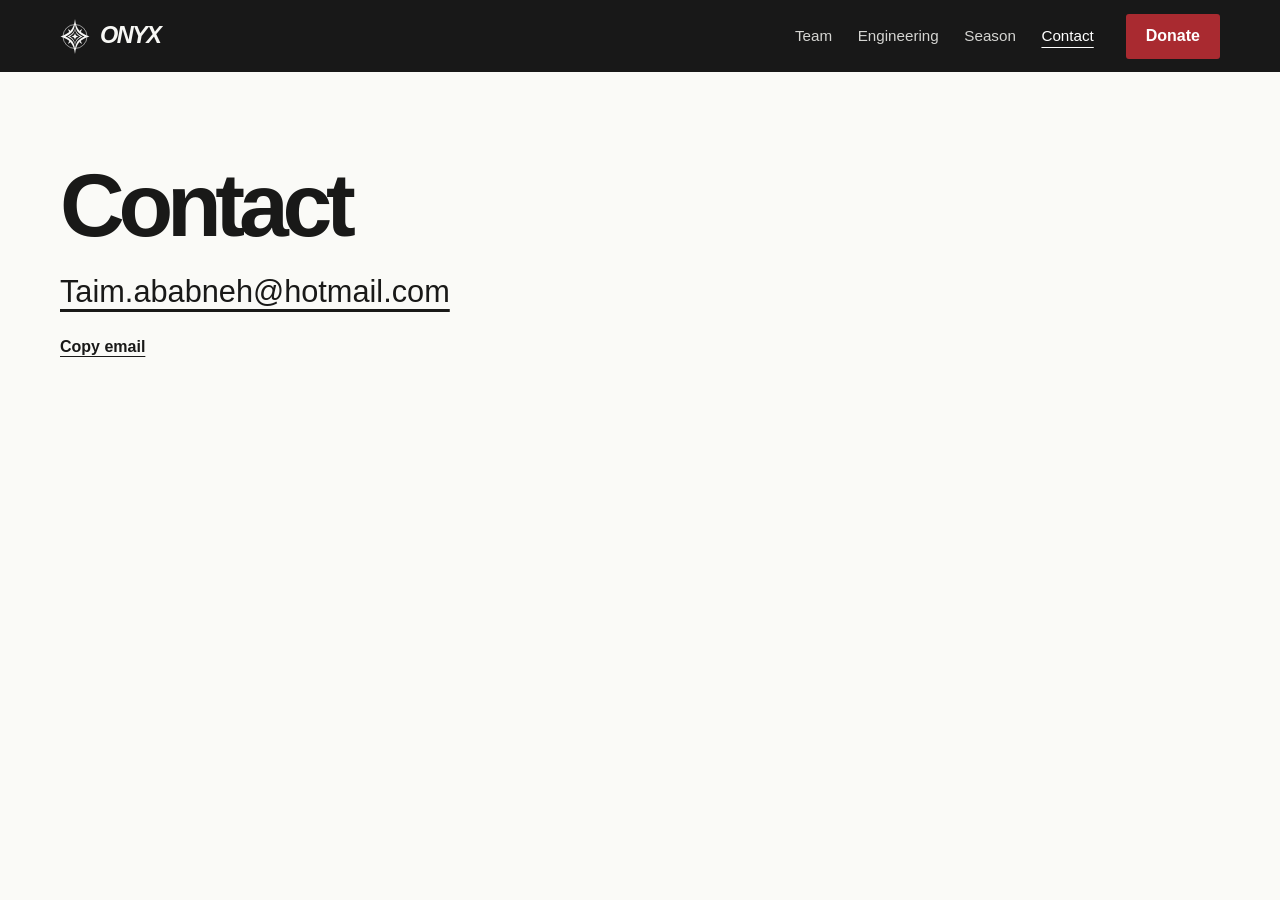
==== commit 64922492: "Strip duplicate branding, footer copy and page introductions" ====
--- a/contact.html
+++ b/contact.html
@@ -4,22 +4,21 @@
   <meta charset="utf-8">
   <meta name="viewport" content="width=device-width,initial-scale=1">
   <meta name="theme-color" content="#171717">
-  <meta name="description" content="Contact ONYX Robotics, FIRST Tech Challenge Team 31675 in Cedar Park, Texas.">
-  <meta property="og:title" content="Contact | ONYX Robotics">
-  <meta property="og:description" content="Contact ONYX Robotics, FIRST Tech Challenge Team 31675 in Cedar Park, Texas.">
+  <meta name="description" content="Email FTC Team 31675 in Cedar Park, Texas.">
+  <meta property="og:title" content="Contact | ONYX">
+  <meta property="og:description" content="Email FTC Team 31675 in Cedar Park, Texas.">
   <meta property="og:type" content="website">
-  <title>Contact | ONYX Robotics</title>
+  <title>Contact | ONYX</title>
   <link rel="icon" href="crest.svg" type="image/svg+xml">
-  <link rel="stylesheet" href="site.css?v=2">
+  <link rel="stylesheet" href="site.css?v=3">
   <script defer src="site.js?v=2"></script>
 </head>
 <body>
 <a class="skip" href="#main">Skip to content</a>
 <header class="site-header">
   <div class="wrap nav-bar">
-    <a class="brand" href="index.html" aria-label="ONYX Robotics home"><img src="crest.svg" alt="" width="36" height="42"><span>ONYX <small>Robotics</small></span></a>
+    <a class="brand" href="index.html" aria-label="ONYX home"><img src="crest.svg" alt="" width="36" height="42"><span>ONYX</span></a>
     <nav id="navigation" aria-label="Main navigation">
-      <a href="index.html">Home</a>
       <a href="team.html">Team</a>
       <a href="engineering.html">Engineering</a>
       <a href="season.html">Season</a>
@@ -32,26 +31,12 @@
   </div>
 </header>
 <main id="main">
-<header class="page-title wrap">
-  <p class="kicker">Team 31675</p>
-  <h1>Contact us</h1>
-  <p class="lede">Have a question about our robot, a league meet or the fundraiser? Email our team in Cedar Park.</p>
-</header>
-<section class="section-line"><div class="wrap article-layout">
-  <h2>Team email</h2>
-  <div class="reading">
-    <a class="email-address" href="mailto:Taim.ababneh@hotmail.com">Taim.ababneh@hotmail.com</a>
-    <button class="copy-email" type="button" data-email="Taim.ababneh@hotmail.com" hidden>Copy email address</button>
-    <p class="copy-status" role="status"></p>
-  </div>
-</div></section>
-<section class="tinted"><div class="wrap article-layout">
-  <h2>Where we’re based</h2><div class="reading"><p>Islamic Center of Brushy Creek<br>Cedar Park, Texas</p><a class="text-link" href="https://ftc-events.firstinspires.org/2026/team/31675">Official FIRST team listing</a></div>
-</div></section>
+<section class="page-title wrap">
+  <h1>Contact</h1>
+  <a class="email-address" href="mailto:Taim.ababneh@hotmail.com">Taim.ababneh@hotmail.com</a>
+  <button class="copy-email" type="button" data-email="Taim.ababneh@hotmail.com" hidden>Copy email</button>
+  <p class="copy-status" role="status"></p>
+</section>
 </main>
-<footer><div class="wrap foot">
-  <div class="foot-team"><a class="brand" href="index.html" aria-label="ONYX Robotics home"><img src="crest.svg" alt="" width="36" height="42"><span>ONYX <small>Robotics</small></span></a><p>FTC Team 31675<br>Cedar Park, Texas</p></div>
-  <nav aria-label="Footer"><a href="support.html">Support the team</a><a href="contact.html">Contact</a><a href="https://ftc-events.firstinspires.org/team/31675">FIRST team profile</a></nav>
-</div></footer>
 </body>
 </html>
--- a/site.css
+++ b/site.css
@@ -20,16 +20,14 @@
 .wrap { width: min(1160px, calc(100% - clamp(40px, 9vw, 136px))); margin-inline: auto; }
 .skip { position: absolute; z-index: 8; top: 0; left: 1rem; padding: .75rem 1rem; transform: translateY(-130%); background: white; }
 .skip:focus { transform: none; }
-.site-header, footer { color: #f7f7f4; background: #181818; }
+.site-header { color: #f7f7f4; background: #181818; }
 .nav-bar { display: flex; align-items: center; gap: 2rem; min-height: 72px; }
 .brand { display: inline-flex; align-items: center; gap: .62rem; text-decoration: none; }
 .brand img { width: 30px; height: 35px; }
 .brand > span { font: italic 900 1.47rem/.93 var(--display); letter-spacing: -.065em; }
-.brand small { display: block; margin-top: .18rem; font: 600 .64rem/1 var(--body); text-transform: uppercase; letter-spacing: .17em; }
-#navigation, .foot nav { display: flex; align-items: center; flex-wrap: wrap; gap: clamp(.55rem, 2vw, 1.8rem); }
-#navigation { margin-left: auto; }
-#navigation a, .foot nav a { display: inline-flex; align-items: center; min-height: 44px; text-decoration: none; font-size: .95rem; color: #d4d4d1; }
-#navigation a:hover, #navigation a[aria-current], .foot nav a:hover { color: white; text-decoration: underline; text-underline-offset: .38rem; }
+#navigation { display: flex; align-items: center; flex-wrap: wrap; gap: clamp(.55rem, 2vw, 1.8rem); margin-left: auto; }
+#navigation a { display: inline-flex; align-items: center; min-height: 44px; text-decoration: none; font-size: .95rem; color: #d4d4d1; }
+#navigation a:hover, #navigation a[aria-current] { color: white; text-decoration: underline; text-underline-offset: .38rem; }
 .header-actions { display: flex; align-items: center; gap: .6rem; }
 .btn { display: inline-flex; align-items: center; justify-content: center; min-height: 45px; padding: .62rem 1.25rem; border-radius: 3px; text-decoration: none; font-weight: 650; }
 .btn.primary { background: #1c1c1b; color: white; }
@@ -38,35 +36,21 @@
 .btn.donate:hover { background: #c2343d; }
 .menu-button { display: none; width: 44px; height: 44px; align-items: center; justify-content: center; flex-direction: column; gap: 5px; border: 1px solid #696966; background: transparent; border-radius: 3px; }
 .menu-button span { display: block; height: 2px; width: 17px; background: white; }
-.home-hero { display: grid; grid-template-columns: .95fr 1.12fr; gap: clamp(2rem, 6vw, 6.5rem); align-items: center; padding-block: clamp(2.7rem, 5.8vw, 5.7rem); }
-.kicker { font-size: .9rem; font-weight: 650; color: var(--subtle); }
-.team-number { display: flex; align-items: center; flex-wrap: wrap; gap: .64rem; }
-.team-number span { padding-left: .64rem; border-left: 1px solid #939390; }
-.home-copy h1 { margin-block: 1.12rem 1.4rem; }
-.onyx-type, .robotics-type { display: block; }
-.onyx-type { font: italic 900 clamp(4.9rem, 9.1vw, 8.3rem)/.86 var(--display); letter-spacing: -.08em; margin-left: -.055em; }
-.robotics-type { font-size: clamp(3.2rem, 5.8vw, 5.1rem); font-weight: 600; line-height: 1; letter-spacing: -.07em; }
+.home-hero { display: grid; grid-template-columns: .95fr 1.12fr; gap: clamp(2rem, 6vw, 6.5rem); align-items: center; min-height: calc(100svh - 72px); padding-block: clamp(2.7rem, 5.8vw, 5.7rem); }
+.team-number, .season-year { font-size: 1rem; font-weight: 650; color: var(--subtle); }
+.onyx-type { font: italic 900 clamp(5.2rem, 10.8vw, 9.2rem)/.95 var(--display); letter-spacing: -.08em; margin: .6rem 0 1.65rem -.055em; }
 .lede { max-width: 44rem; color: #474745; font-size: clamp(1.08rem, 1.55vw, 1.32rem); line-height: 1.55; }
-.home-copy .lede { max-width: 30rem; }
-.home-copy .btn { margin-top: 1.55rem; }
 .jersey { width: 100%; height: auto; }
-.home-notes, .section-line { border-top: 1px solid var(--line); }
-.note-pair { display: grid; grid-template-columns: 1fr 1fr; padding-block: clamp(2.5rem, 5vw, 4.8rem); }
-.note-pair article { padding-right: clamp(2rem, 6vw, 6rem); }
-.note-pair article + article { padding-right: 0; padding-left: clamp(2rem, 6vw, 6rem); border-left: 1px solid var(--line); }
+.section-line { border-top: 1px solid var(--line); }
 h2 { font-size: clamp(1.65rem, 2.55vw, 2.45rem); line-height: 1.12; font-weight: 650; letter-spacing: -.05em; }
-.note-pair h2 { margin-block: .5rem .8rem; }
-.note-pair article > p:not(.kicker) { color: var(--subtle); max-width: 31rem; }
 .text-link, .copy-email { display: inline-block; margin-top: .95rem; padding-block: .25rem; font-weight: 650; text-decoration: underline; text-decoration-thickness: 1px; text-underline-offset: .28em; }
 .text-link:hover, .email-address:hover, .copy-email:hover { color: var(--red); }
 .page-title { padding-block: clamp(3rem, 6vw, 6rem); }
 .page-title h1 { font-size: clamp(3.25rem, 7vw, 6.3rem); line-height: 1.04; letter-spacing: -.07em; margin-block: .62rem 1rem; font-weight: 720; }
 .article-layout { display: grid; grid-template-columns: minmax(0, .75fr) minmax(0, 1.35fr); align-items: start; gap: clamp(2rem, 6vw, 6.5rem); padding-block: clamp(2.65rem, 5.3vw, 5rem); }
-.tinted { border-top: 1px solid var(--line); background: #efefeb; }
 .reading { max-width: 45rem; }
 .reading > p, .section-sub { font-size: 1.08rem; color: #454542; }
-.reading > p + p { margin-top: 1rem; }
-.reading .btn, .parts { margin-top: 1.5rem; }
+.page-title .btn, .reading .parts { margin-top: 1.5rem; }
 .section-sub { margin-top: .6rem; }
 .parts > div { padding-block: 1rem; border-top: 1px solid var(--line); }
 .parts > div:last-child { border-bottom: 1px solid var(--line); }
@@ -81,10 +65,7 @@
 .email-address { display: block; width: fit-content; overflow-wrap: anywhere; font-size: clamp(1.15rem, 2.4vw, 2rem); }
 .copy-email { border: 0; background: transparent; padding-inline: 0; }
 .copy-status:empty { display: none; }
-.reading .copy-status { margin-top: .45rem; font-size: .95rem; }
-.foot { display: flex; align-items: center; justify-content: space-between; gap: 2rem; padding-block: 2rem; }
-.foot-team { display: flex; align-items: center; gap: 1.5rem; }
-.foot-team p { color: #bebebb; font-size: .91rem; }
+.copy-status { margin-top: .45rem; font-size: .95rem; }
 @media (max-width: 760px) {
   .nav-bar { min-height: 65px; gap: .75rem; flex-wrap: wrap; padding-block: .55rem; }
   .header-actions { margin-left: auto; }
@@ -92,20 +73,12 @@
   .js .menu-button { display: flex; }
   .js #navigation { display: none; }
   .js #navigation.is-open { display: flex; }
-  .home-hero { grid-template-columns: 1fr; gap: 1.8rem; }
-  .home-copy h1 { margin-block: 1rem; }
-  .home-copy .btn { margin-top: 1.25rem; }
+  .home-hero { grid-template-columns: 1fr; gap: 2rem; min-height: 0; }
   .jersey { max-width: 33rem; }
   .article-layout { grid-template-columns: 1fr; gap: 1.3rem; }
-  .foot, .foot-team { flex-wrap: wrap; }
-  .foot { gap: 1rem; }
 }
 @media (max-width: 570px) {
-  .note-pair { grid-template-columns: 1fr; padding-block: 2.25rem; gap: 1.5rem; }
-  .note-pair article { padding: 0; }
-  .note-pair article + article { border-left: 0; border-top: 1px solid var(--line); padding: 1.5rem 0 0; }
   .events a { grid-template-columns: 4.8rem 1fr; gap: .6rem; }
-  .foot nav { gap: .3rem 1.1rem; }
 }
 @media (prefers-reduced-motion: no-preference) {
   .btn { transition: background-color .18s, transform .18s; }
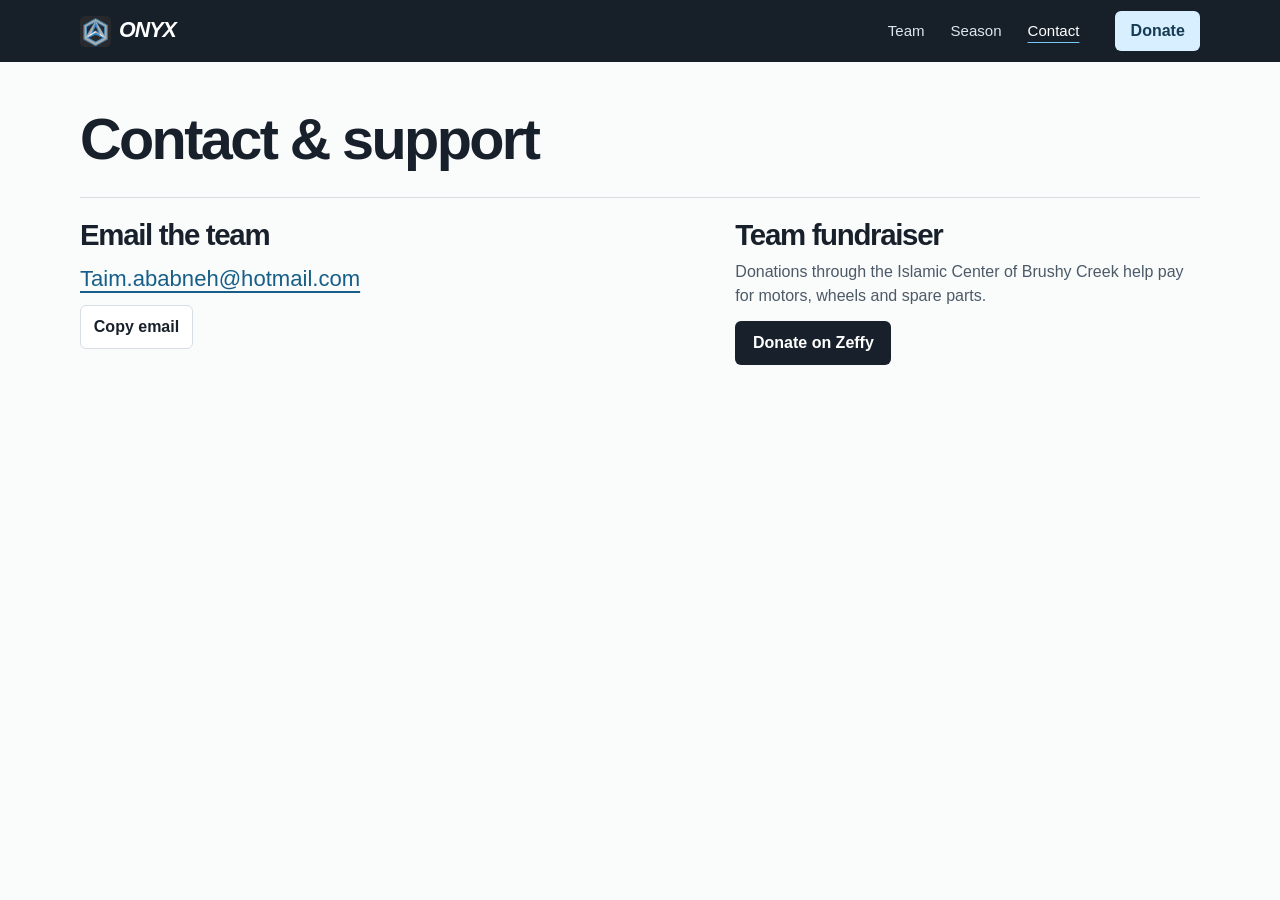
==== commit 401f5394: "Simplify site navigation, group related content and use the team jersey" ====
--- a/contact.html
+++ b/contact.html
@@ -1,42 +1,42 @@
-<!doctype html>
-<html lang="en">
-<head>
-  <meta charset="utf-8">
-  <meta name="viewport" content="width=device-width,initial-scale=1">
-  <meta name="theme-color" content="#171717">
-  <meta name="description" content="Email FTC Team 31675 in Cedar Park, Texas.">
-  <meta property="og:title" content="Contact | ONYX">
-  <meta property="og:description" content="Email FTC Team 31675 in Cedar Park, Texas.">
-  <meta property="og:type" content="website">
-  <title>Contact | ONYX</title>
-  <link rel="icon" href="crest.svg" type="image/svg+xml">
-  <link rel="stylesheet" href="site.css?v=3">
-  <script defer src="site.js?v=2"></script>
-</head>
-<body>
-<a class="skip" href="#main">Skip to content</a>
-<header class="site-header">
-  <div class="wrap nav-bar">
-    <a class="brand" href="index.html" aria-label="ONYX home"><img src="crest.svg" alt="" width="36" height="42"><span>ONYX</span></a>
-    <nav id="navigation" aria-label="Main navigation">
-      <a href="team.html">Team</a>
-      <a href="engineering.html">Engineering</a>
-      <a href="season.html">Season</a>
-      <a href="contact.html" aria-current="page">Contact</a>
-    </nav>
-    <div class="header-actions">
-      <a class="btn donate" href="https://www.zeffy.com/en-US/donation-form/donate-to-icbc-robotica">Donate</a>
-      <button class="menu-button" type="button" aria-label="Open navigation" aria-expanded="false" aria-controls="navigation"><span aria-hidden="true"></span><span aria-hidden="true"></span></button>
-    </div>
-  </div>
-</header>
-<main id="main">
-<section class="page-title wrap">
-  <h1>Contact</h1>
-  <a class="email-address" href="mailto:Taim.ababneh@hotmail.com">Taim.ababneh@hotmail.com</a>
-  <button class="copy-email" type="button" data-email="Taim.ababneh@hotmail.com" hidden>Copy email</button>
-  <p class="copy-status" role="status"></p>
-</section>
-</main>
-</body>
-</html>
+<!doctype html>
+<html lang="en">
+<head>
+  <meta charset="utf-8">
+  <meta name="viewport" content="width=device-width,initial-scale=1">
+  <meta name="theme-color" content="#172029">
+  <title>Contact and support | ONYX Robotics</title>
+  <meta name="description" content="Email team 31675 or support its robot build through the Islamic Center of Brushy Creek.">
+  <meta property="og:title" content="Contact and support | ONYX Robotics">
+  <meta property="og:description" content="Email team 31675 or support its robot build through the Islamic Center of Brushy Creek.">
+  <meta property="og:type" content="website">
+  <link rel="icon" href="onyx-kit-mark.png">
+  <link rel="stylesheet" href="site.css?v=club1">
+  <script defer src="site.js?v=club1"></script>
+</head>
+<body>
+<a class="skip" href="#main">Skip to content</a>
+<header class="site-header"><div class="wrap nav-bar">
+  <a class="brand" href="index.html" aria-label="ONYX home"><img src="onyx-kit-mark.png" alt="" width="34" height="34">ONYX</a>
+  <nav aria-label="Main navigation">
+      <a href="team.html#team-photos">Team</a>
+      <a href="season.html">Season</a>
+      <a href="contact.html" aria-current="page">Contact</a>
+  </nav>
+  <a class="header-donate" href="https://www.zeffy.com/en-US/donation-form/donate-to-icbc-robotica">Donate</a>
+</div></header>
+<main id="main" class="wrap">
+<header class="page-head"><h1>Contact &amp; support</h1></header>
+<div class="contact-layout">
+  <section><h2>Email the team</h2>
+    <a class="address" href="mailto:Taim.ababneh@hotmail.com">Taim.ababneh@hotmail.com</a>
+    <button class="copy-email" data-email="Taim.ababneh@hotmail.com" type="button" hidden>Copy email</button>
+    <p class="copy-status" role="status"></p>
+  </section>
+  <section id="support"><h2>Team fundraiser</h2>
+    <p>Donations through the Islamic Center of Brushy Creek help pay for motors, wheels and spare parts.</p>
+    <a class="button" href="https://www.zeffy.com/en-US/donation-form/donate-to-icbc-robotica">Donate on Zeffy</a>
+  </section>
+</div>
+</main>
+</body>
+</html>
--- a/site.css
+++ b/site.css
@@ -1,89 +1,97 @@
 :root {
-  --paper: #fafaf7;
-  --ink: #191918;
-  --subtle: #535351;
-  --line: #d3d3cd;
-  --red: #a92a30;
-  --display: "Archivo Black", "Arial Black", "Helvetica Neue", Arial, sans-serif;
-  --body: "Inter", "Helvetica Neue", Arial, sans-serif;
+  --ink: #18212b;
+  --muted: #4c5a68;
+  --blue: #175f89;
+  --border: #d6dee3;
+  --paper: #fafbfb;
+  --body: Inter, "Segoe UI", Arial, sans-serif;
+  --display: "Arial Black", "Segoe UI", Arial, sans-serif;
+  color-scheme: light;
 }
 * { box-sizing: border-box; }
-body { margin: 0; background: var(--paper); color: var(--ink); font: 1rem/1.55 var(--body); -webkit-font-smoothing: antialiased; }
+body { margin: 0; color: var(--ink); background: var(--paper); font: 1rem/1.5 var(--body); }
+h1,h2,p,dl,dd,ul { margin: 0; }
+img { display: block; max-width: 100%; }
+button,a { font: inherit; }
+button { cursor: pointer; }
+a { color: var(--blue); text-underline-offset: .23em; }
+a:hover { text-decoration-thickness: 2px; }
+:focus-visible { outline: 3px solid #2184bb; outline-offset: 4px; }
 [hidden] { display: none !important; }
-img { display: block; max-width: 100%; }
-h1, h2, p, dl, dd, ul { margin: 0; }
-a, button { color: inherit; font: inherit; }
-button { cursor: pointer; }
-a { text-underline-offset: .22em; }
-:focus-visible { outline: 3px solid #cf4148; outline-offset: 4px; }
-::selection { background: #b73a40; color: white; }
-.wrap { width: min(1160px, calc(100% - clamp(40px, 9vw, 136px))); margin-inline: auto; }
-.skip { position: absolute; z-index: 8; top: 0; left: 1rem; padding: .75rem 1rem; transform: translateY(-130%); background: white; }
+.wrap { width: min(1120px, calc(100% - clamp(32px,8vw,112px))); margin-inline: auto; }
+.skip { position: absolute; top: 0; left: 1rem; z-index: 4; transform: translateY(-130%); padding: .7rem 1rem; background: white; }
 .skip:focus { transform: none; }
-.site-header { color: #f7f7f4; background: #181818; }
-.nav-bar { display: flex; align-items: center; gap: 2rem; min-height: 72px; }
-.brand { display: inline-flex; align-items: center; gap: .62rem; text-decoration: none; }
-.brand img { width: 30px; height: 35px; }
-.brand > span { font: italic 900 1.47rem/.93 var(--display); letter-spacing: -.065em; }
-#navigation { display: flex; align-items: center; flex-wrap: wrap; gap: clamp(.55rem, 2vw, 1.8rem); margin-left: auto; }
-#navigation a { display: inline-flex; align-items: center; min-height: 44px; text-decoration: none; font-size: .95rem; color: #d4d4d1; }
-#navigation a:hover, #navigation a[aria-current] { color: white; text-decoration: underline; text-underline-offset: .38rem; }
-.header-actions { display: flex; align-items: center; gap: .6rem; }
-.btn { display: inline-flex; align-items: center; justify-content: center; min-height: 45px; padding: .62rem 1.25rem; border-radius: 3px; text-decoration: none; font-weight: 650; }
-.btn.primary { background: #1c1c1b; color: white; }
-.btn.primary:hover { background: #363634; }
-.btn.donate { background: var(--red); color: white; }
-.btn.donate:hover { background: #c2343d; }
-.menu-button { display: none; width: 44px; height: 44px; align-items: center; justify-content: center; flex-direction: column; gap: 5px; border: 1px solid #696966; background: transparent; border-radius: 3px; }
-.menu-button span { display: block; height: 2px; width: 17px; background: white; }
-.home-hero { display: grid; grid-template-columns: .95fr 1.12fr; gap: clamp(2rem, 6vw, 6.5rem); align-items: center; min-height: calc(100svh - 72px); padding-block: clamp(2.7rem, 5.8vw, 5.7rem); }
-.team-number, .season-year { font-size: 1rem; font-weight: 650; color: var(--subtle); }
-.onyx-type { font: italic 900 clamp(5.2rem, 10.8vw, 9.2rem)/.95 var(--display); letter-spacing: -.08em; margin: .6rem 0 1.65rem -.055em; }
-.lede { max-width: 44rem; color: #474745; font-size: clamp(1.08rem, 1.55vw, 1.32rem); line-height: 1.55; }
-.jersey { width: 100%; height: auto; }
-.section-line { border-top: 1px solid var(--line); }
-h2 { font-size: clamp(1.65rem, 2.55vw, 2.45rem); line-height: 1.12; font-weight: 650; letter-spacing: -.05em; }
-.text-link, .copy-email { display: inline-block; margin-top: .95rem; padding-block: .25rem; font-weight: 650; text-decoration: underline; text-decoration-thickness: 1px; text-underline-offset: .28em; }
-.text-link:hover, .email-address:hover, .copy-email:hover { color: var(--red); }
-.page-title { padding-block: clamp(3rem, 6vw, 6rem); }
-.page-title h1 { font-size: clamp(3.25rem, 7vw, 6.3rem); line-height: 1.04; letter-spacing: -.07em; margin-block: .62rem 1rem; font-weight: 720; }
-.article-layout { display: grid; grid-template-columns: minmax(0, .75fr) minmax(0, 1.35fr); align-items: start; gap: clamp(2rem, 6vw, 6.5rem); padding-block: clamp(2.65rem, 5.3vw, 5rem); }
-.reading { max-width: 45rem; }
-.reading > p, .section-sub { font-size: 1.08rem; color: #454542; }
-.page-title .btn, .reading .parts { margin-top: 1.5rem; }
-.section-sub { margin-top: .6rem; }
-.parts > div { padding-block: 1rem; border-top: 1px solid var(--line); }
-.parts > div:last-child { border-bottom: 1px solid var(--line); }
-.parts dt, .event-name strong { font-weight: 680; font-size: 1.12rem; }
-.parts dd, .event-name > span { color: var(--subtle); margin-top: .25rem; }
-.events { padding: 0; list-style: none; border-top: 1px solid var(--line); }
-.events a { display: grid; grid-template-columns: 6rem 1fr; align-items: center; gap: 1.1rem; border-bottom: 1px solid var(--line); padding: .9rem .3rem; text-decoration: none; }
-.events a:hover .event-name strong { text-decoration: underline; text-underline-offset: .25em; }
-.events time, .event-name { display: grid; }
-.events time span { font-size: .86rem; color: var(--subtle); }
-.events time strong { font-size: 1.85rem; line-height: 1.15; letter-spacing: -.065em; }
-.email-address { display: block; width: fit-content; overflow-wrap: anywhere; font-size: clamp(1.15rem, 2.4vw, 2rem); }
-.copy-email { border: 0; background: transparent; padding-inline: 0; }
+.site-header { background: #172029; color: white; }
+.nav-bar,.brand,.nav-bar nav,.actions { display: flex; align-items: center; }
+.nav-bar { gap: clamp(12px,3vw,36px); min-height: 62px; }
+.brand { gap: 8px; margin-right: auto; color: white; font: italic 900 1.34rem/1 var(--display); letter-spacing: -.045em; text-decoration: none; }
+.brand img { width: 31px; height: 31px; border-radius: 5px; }
+.nav-bar nav { gap: clamp(10px,2.1vw,26px); }
+.nav-bar nav a { display: inline-flex; align-items: center; min-height: 44px; color: #dce5ec; text-decoration: none; font-size: .94rem; }
+.nav-bar nav a[aria-current],.nav-bar nav a:hover { color: white; text-decoration: underline; text-decoration-color: #76c9f4; text-underline-offset: .42em; }
+.button,.header-donate,.copy-email { display: inline-flex; align-items: center; justify-content: center; min-height: 44px; border-radius: 6px; font-weight: 650; text-decoration: none; }
+.header-donate { background: #d7efff; color: #163b52; padding: .48rem .95rem; min-height: 40px; }
+.header-donate:hover { background: white; }
+.button { background: var(--ink); color: white; padding: .62rem 1.1rem; }
+.button:hover { background: #244d68; }
+.text-link { width: fit-content; font-weight: 650; }
+.eyebrow { color: var(--blue); font-size: .84rem; font-weight: 700; letter-spacing: .035em; }
+h1,h2 { line-height: 1.08; letter-spacing: -.045em; }
+h1 { font-size: clamp(2.1rem,4.5vw,3.65rem); font-weight: 750; }
+h2 { font-size: clamp(1.4rem,2.3vw,1.95rem); font-weight: 700; }
+.lede { color: var(--muted); font-size: clamp(1rem,1.45vw,1.16rem); line-height: 1.55; max-width: 61ch; }
+.home { display: grid; grid-template-columns: .9fr 1.1fr; gap: clamp(28px,5vw,70px); align-items: center; padding-block: clamp(36px,6vw,78px); }
+.home h1 { margin-block: .15em .22em; font: 900 clamp(3.6rem,6.9vw,6.2rem)/.95 var(--display); letter-spacing: -.08em; }
+.home h1 span { display: block; }
+.home-intro .lede { max-width: 36ch; }
+.actions { gap: 20px; margin-top: 1.25rem; flex-wrap: wrap; }
+.kit { width: 100%; height: auto; mix-blend-mode: multiply; }
+.page-head { padding-top: clamp(26px,3.7vw,46px); }
+.page-head .eyebrow,.history .eyebrow { margin-bottom: 6px; }
+.page-head .lede { margin-top: .65rem; max-width: 70ch; }
+.season-layout,.contact-layout,.team-layout { display: grid; align-items: start; column-gap: clamp(32px,5vw,74px); row-gap: 28px; padding-bottom: clamp(28px,4vw,50px); }
+.season-layout,.contact-layout { grid-template-columns: 1.12fr .88fr; margin-top: 1.65rem; padding-top: 1.35rem; border-top: 1px solid var(--border); }
+.team-layout { grid-template-columns: minmax(0,1.55fr) minmax(250px,.85fr); padding-top: clamp(28px,4vw,50px); }
+.history { border-left: 1px solid var(--border); padding-left: clamp(20px,2.5vw,32px); }
+section[id] { scroll-margin-top: 16px; }
+.details { margin-block: .8rem; }
+.details > div { padding-block: .63rem; border-top: 1px solid var(--border); }
+.details dt { font-size: 1.03rem; font-weight: 700; }
+.details dd,.history > p:not(.eyebrow),.intake > p,.contact-layout p { color: var(--muted); }
+.history > h2 + p,.intake > h2 + p,.contact-layout h2 + p { margin-top: .55rem; }
+.events { list-style: none; padding: 0; margin: .7rem 0 1rem; }
+.events li { border-bottom: 1px solid var(--border); }
+.events a { display: flex; align-items: center; gap: 16px; padding: .68rem 0; color: inherit; text-decoration: none; }
+.events a:hover .event-name strong { text-decoration: underline; }
+.events time { width: 65px; flex: none; display: grid; text-align: center; border-right: 1px solid var(--border); padding-right: 12px; }
+.events time span { font-size: .75rem; color: var(--muted); }
+.events time strong { font-size: 1.45rem; line-height: 1.05; }
+.event-name { display: grid; }
+.event-name > span { font-size: .91rem; color: var(--muted); }
+.address { display: block; width: fit-content; max-width: 100%; overflow-wrap: anywhere; margin-top: .7rem; font-size: clamp(1.08rem,1.8vw,1.38rem); }
+.copy-email { margin-top: .6rem; background: white; border: 1px solid var(--border); padding: .38rem .8rem; color: var(--ink); }
 .copy-status:empty { display: none; }
-.copy-status { margin-top: .45rem; font-size: .95rem; }
-@media (max-width: 760px) {
-  .nav-bar { min-height: 65px; gap: .75rem; flex-wrap: wrap; padding-block: .55rem; }
-  .header-actions { margin-left: auto; }
-  #navigation { width: 100%; margin: 0; order: 3; gap: .3rem 1.1rem; }
-  .js .menu-button { display: flex; }
-  .js #navigation { display: none; }
-  .js #navigation.is-open { display: flex; }
-  .home-hero { grid-template-columns: 1fr; gap: 2rem; min-height: 0; }
-  .jersey { max-width: 33rem; }
-  .article-layout { grid-template-columns: 1fr; gap: 1.3rem; }
+.copy-status { margin-top: .4rem; }
+.contact-layout .button { margin-top: .85rem; }
+@media(max-width:760px) {
+  .home { gap: 24px; }
+  .team-layout,.season-layout,.contact-layout { grid-template-columns: 1fr; }
+  .history { padding: 22px 0 0; border-left: 0; border-top: 1px solid var(--border); }
+  .history .details { max-width: 55ch; }
 }
-@media (max-width: 570px) {
-  .events a { grid-template-columns: 4.8rem 1fr; gap: .6rem; }
+@media(max-width:580px) {
+  .home { grid-template-columns: 1fr; padding-block: 28px; }
+  .home h1 { font-size: clamp(2.95rem,11vw,4rem); }
+  .home h1 span { display: inline; }
+  .kit { max-width: 470px; justify-self: center; }
+  .nav-bar { gap: 10px; }
+  .brand { font-size: 1.05rem; gap: 4px; }
+  .brand img { width: 24px; height: 24px; }
+  .nav-bar nav { gap: 12px; }
+  .nav-bar nav a { font-size: .87rem; }
+  .header-donate { font-size: .85rem; padding-inline: .6rem; }
 }
-@media (prefers-reduced-motion: no-preference) {
-  .btn { transition: background-color .18s, transform .18s; }
-  .btn:hover { transform: translateY(-1px); }
-  .menu-button span { transition: transform .18s; }
-  .menu-button[aria-expanded="true"] span:first-child { transform: translateY(3.5px) rotate(45deg); }
-  .menu-button[aria-expanded="true"] span:last-child { transform: translateY(-3.5px) rotate(-45deg); }
-}
+@media(max-width:355px) {
+  .nav-bar { flex-wrap: wrap; gap: 0; padding-top: 8px; }
+  .nav-bar nav { order: 3; width: 100%; justify-content: space-between; }
+}
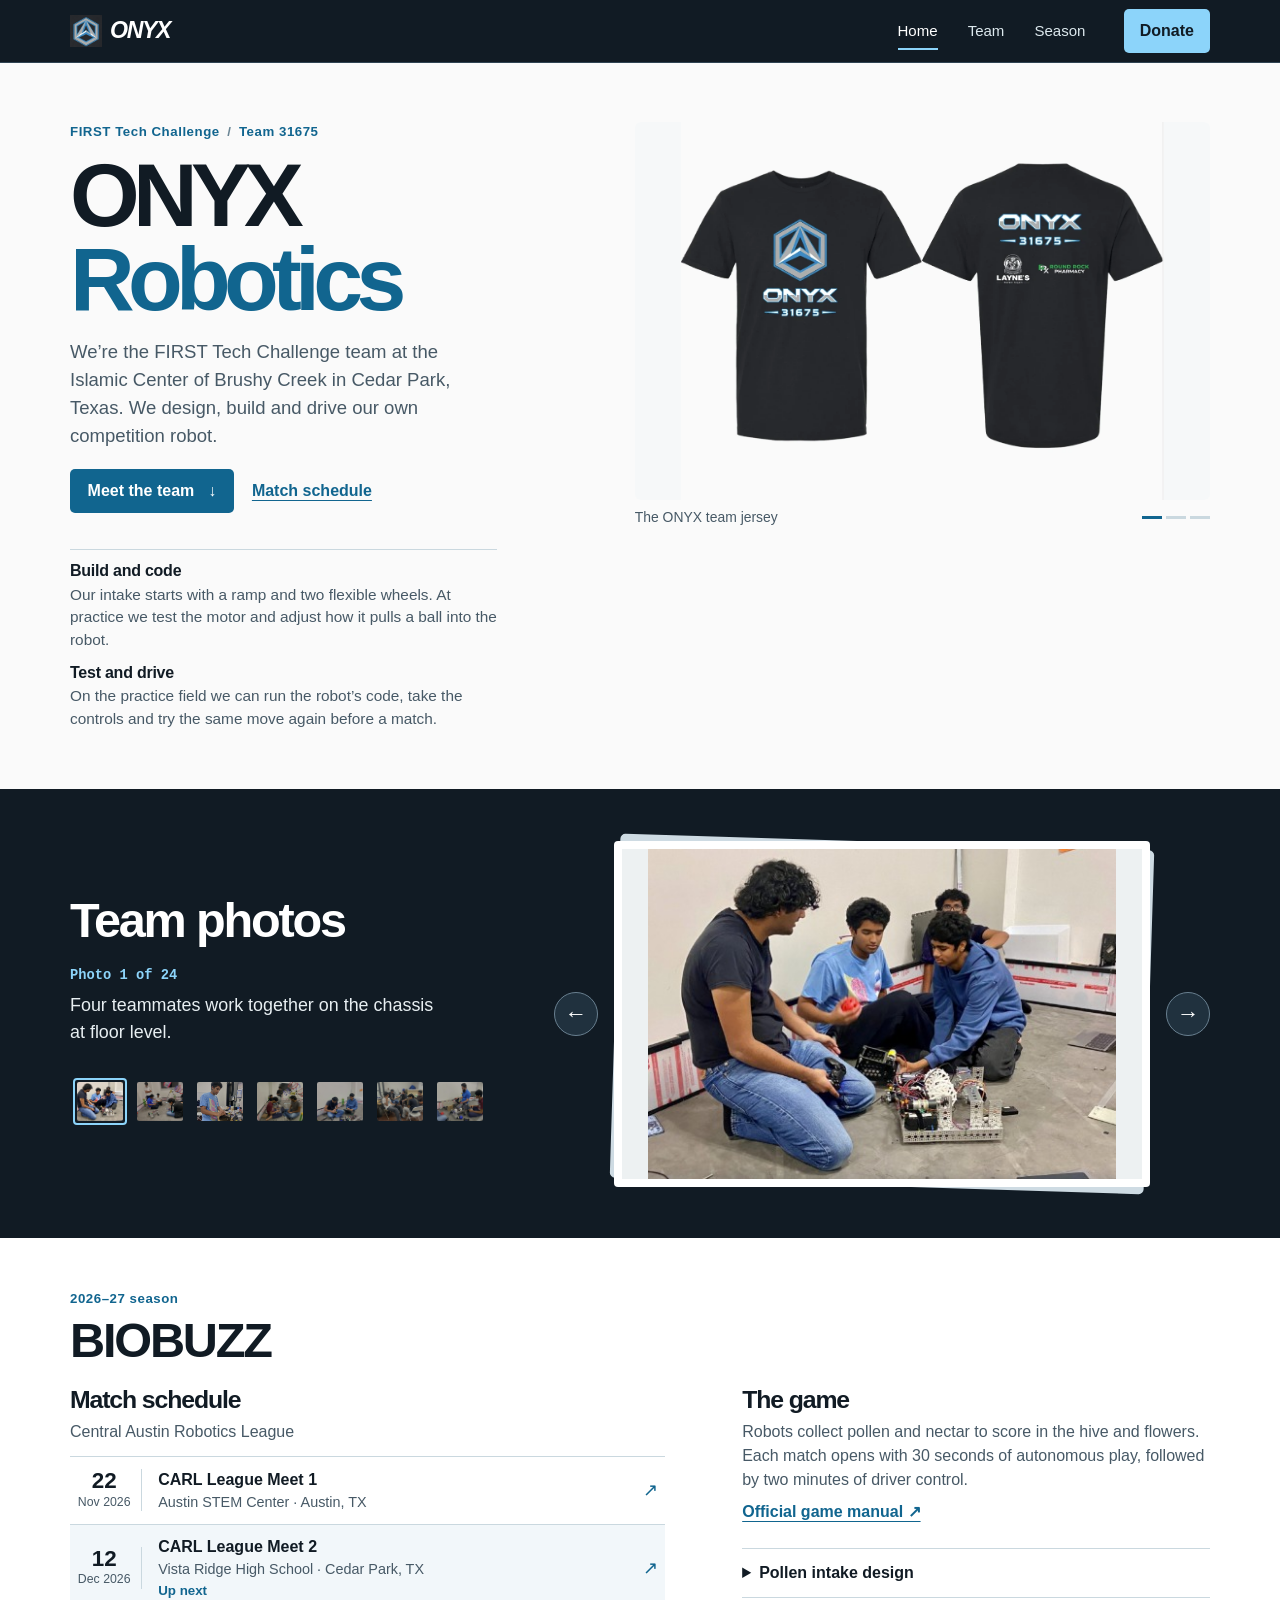
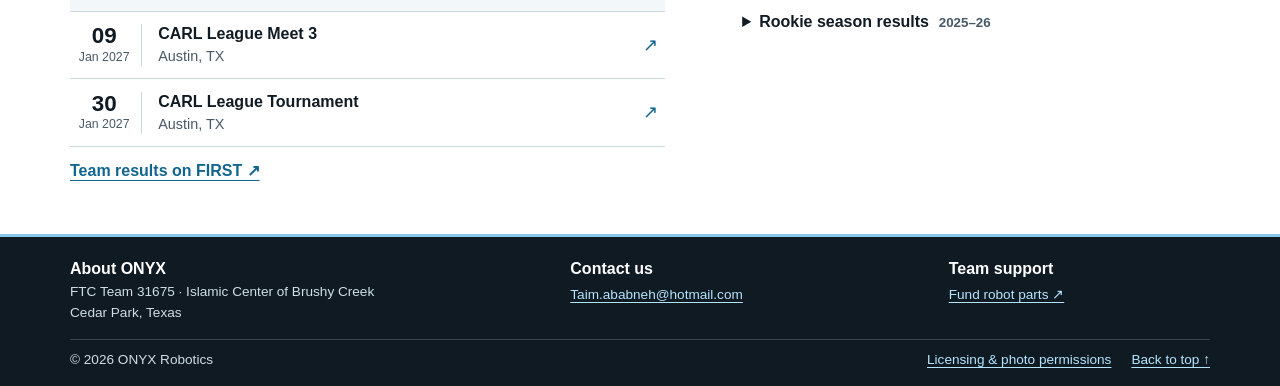
==== commit e60245b4: "Unify ONYX home, practice gallery and season on one scrolling page" ====
--- a/contact.html
+++ b/contact.html
@@ -1,42 +1,9 @@
-<!doctype html>
-<html lang="en">
-<head>
-  <meta charset="utf-8">
-  <meta name="viewport" content="width=device-width,initial-scale=1">
-  <meta name="theme-color" content="#172029">
-  <title>Contact and support | ONYX Robotics</title>
-  <meta name="description" content="Email team 31675 or support its robot build through the Islamic Center of Brushy Creek.">
-  <meta property="og:title" content="Contact and support | ONYX Robotics">
-  <meta property="og:description" content="Email team 31675 or support its robot build through the Islamic Center of Brushy Creek.">
-  <meta property="og:type" content="website">
-  <link rel="icon" href="onyx-kit-mark.png">
-  <link rel="stylesheet" href="site.css?v=club1">
-  <script defer src="site.js?v=club1"></script>
-</head>
-<body>
-<a class="skip" href="#main">Skip to content</a>
-<header class="site-header"><div class="wrap nav-bar">
-  <a class="brand" href="index.html" aria-label="ONYX home"><img src="onyx-kit-mark.png" alt="" width="34" height="34">ONYX</a>
-  <nav aria-label="Main navigation">
-      <a href="team.html#team-photos">Team</a>
-      <a href="season.html">Season</a>
-      <a href="contact.html" aria-current="page">Contact</a>
-  </nav>
-  <a class="header-donate" href="https://www.zeffy.com/en-US/donation-form/donate-to-icbc-robotica">Donate</a>
-</div></header>
-<main id="main" class="wrap">
-<header class="page-head"><h1>Contact &amp; support</h1></header>
-<div class="contact-layout">
-  <section><h2>Email the team</h2>
-    <a class="address" href="mailto:Taim.ababneh@hotmail.com">Taim.ababneh@hotmail.com</a>
-    <button class="copy-email" data-email="Taim.ababneh@hotmail.com" type="button" hidden>Copy email</button>
-    <p class="copy-status" role="status"></p>
-  </section>
-  <section id="support"><h2>Team fundraiser</h2>
-    <p>Donations through the Islamic Center of Brushy Creek help pay for motors, wheels and spare parts.</p>
-    <a class="button" href="https://www.zeffy.com/en-US/donation-form/donate-to-icbc-robotica">Donate on Zeffy</a>
-  </section>
-</div>
-</main>
-</body>
-</html>
+<!doctype html>
+<html lang="en"><head><meta charset="utf-8"><meta name="viewport" content="width=device-width, initial-scale=1">
+<title>Contact | ONYX Robotics</title><link rel="canonical" href="index.html#contact">
+<script>
+const anchors = {"#schedule":"schedule","#intake":"intake","#support":"support","#history-heading":"rookie-season","#rookie-season":"rookie-season","#team-photos":"team-photos","#pit-thoughts":"team-photos"};
+location.replace("index.html#" + (anchors[location.hash] || "contact"));
+</script>
+<noscript><meta http-equiv="refresh" content="0;url=index.html#contact"></noscript></head>
+<body><a href="index.html#contact">Contact at ONYX Robotics</a></body></html>
